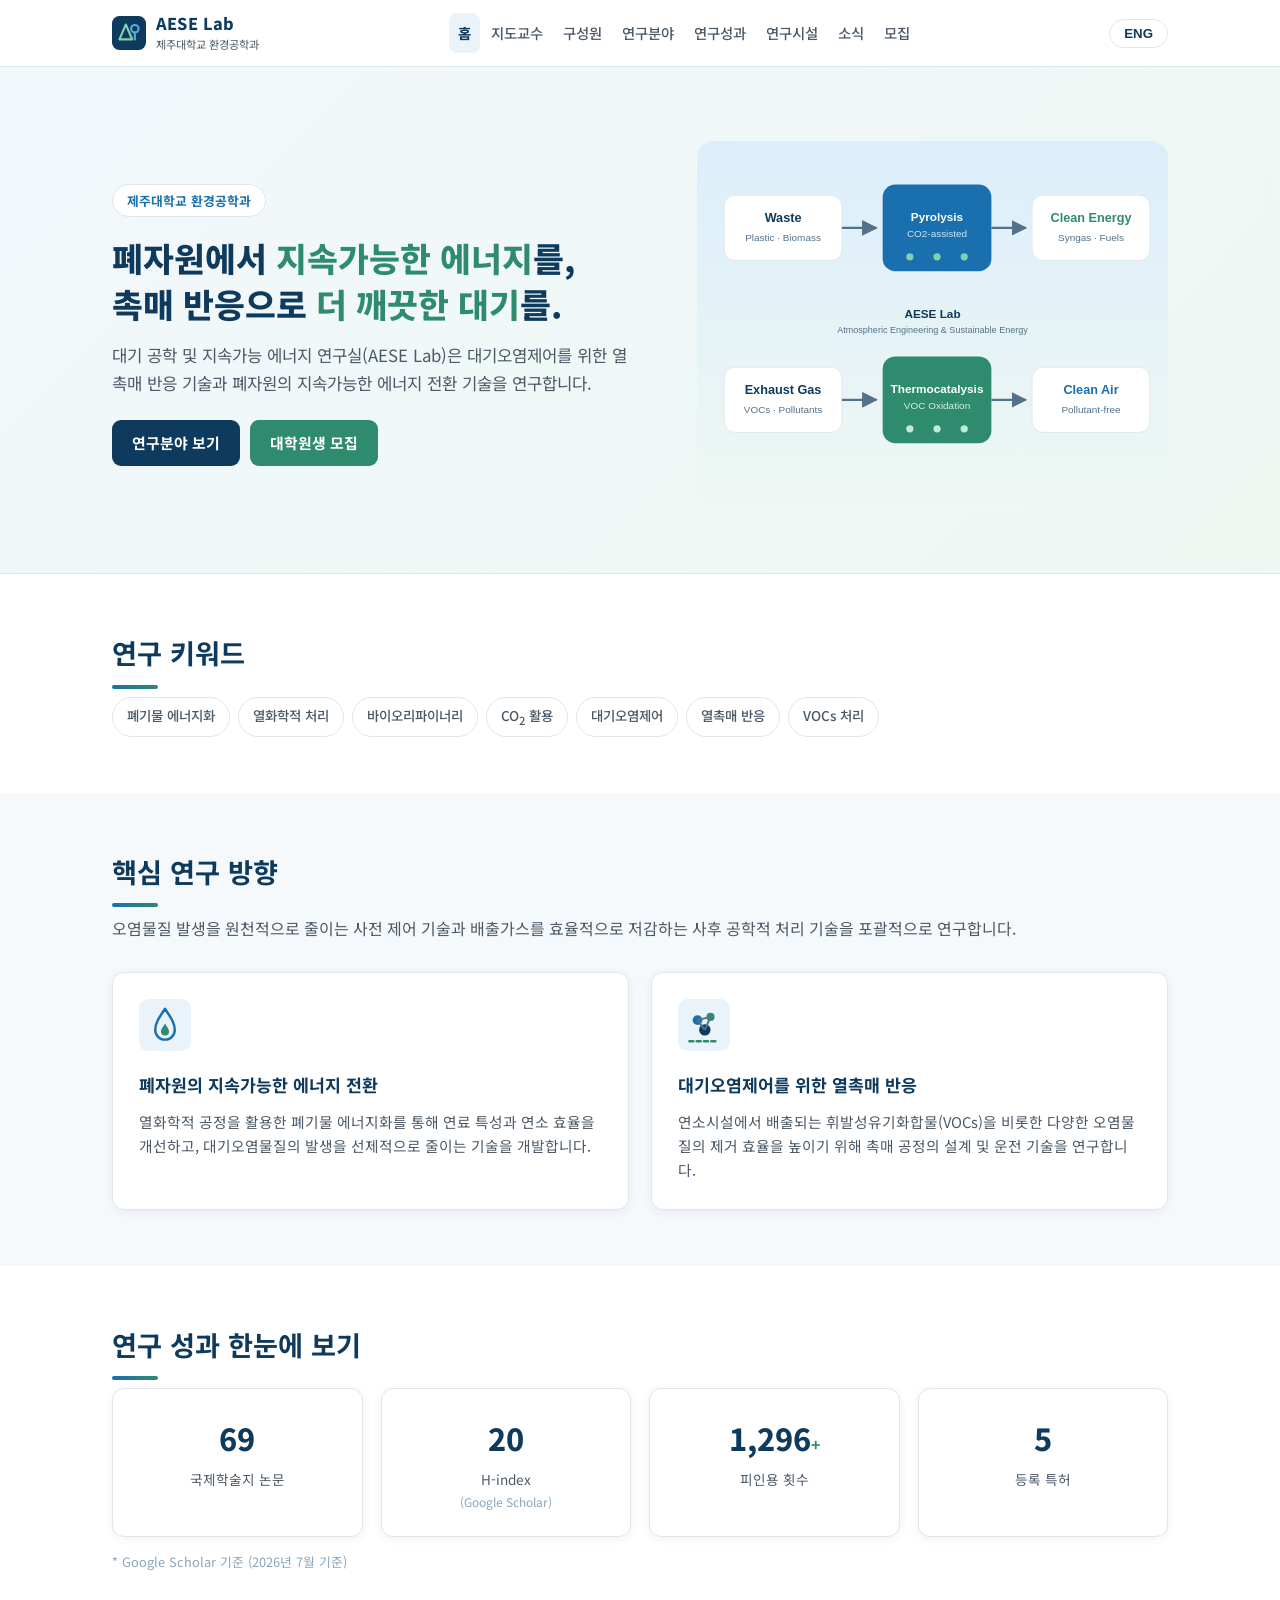
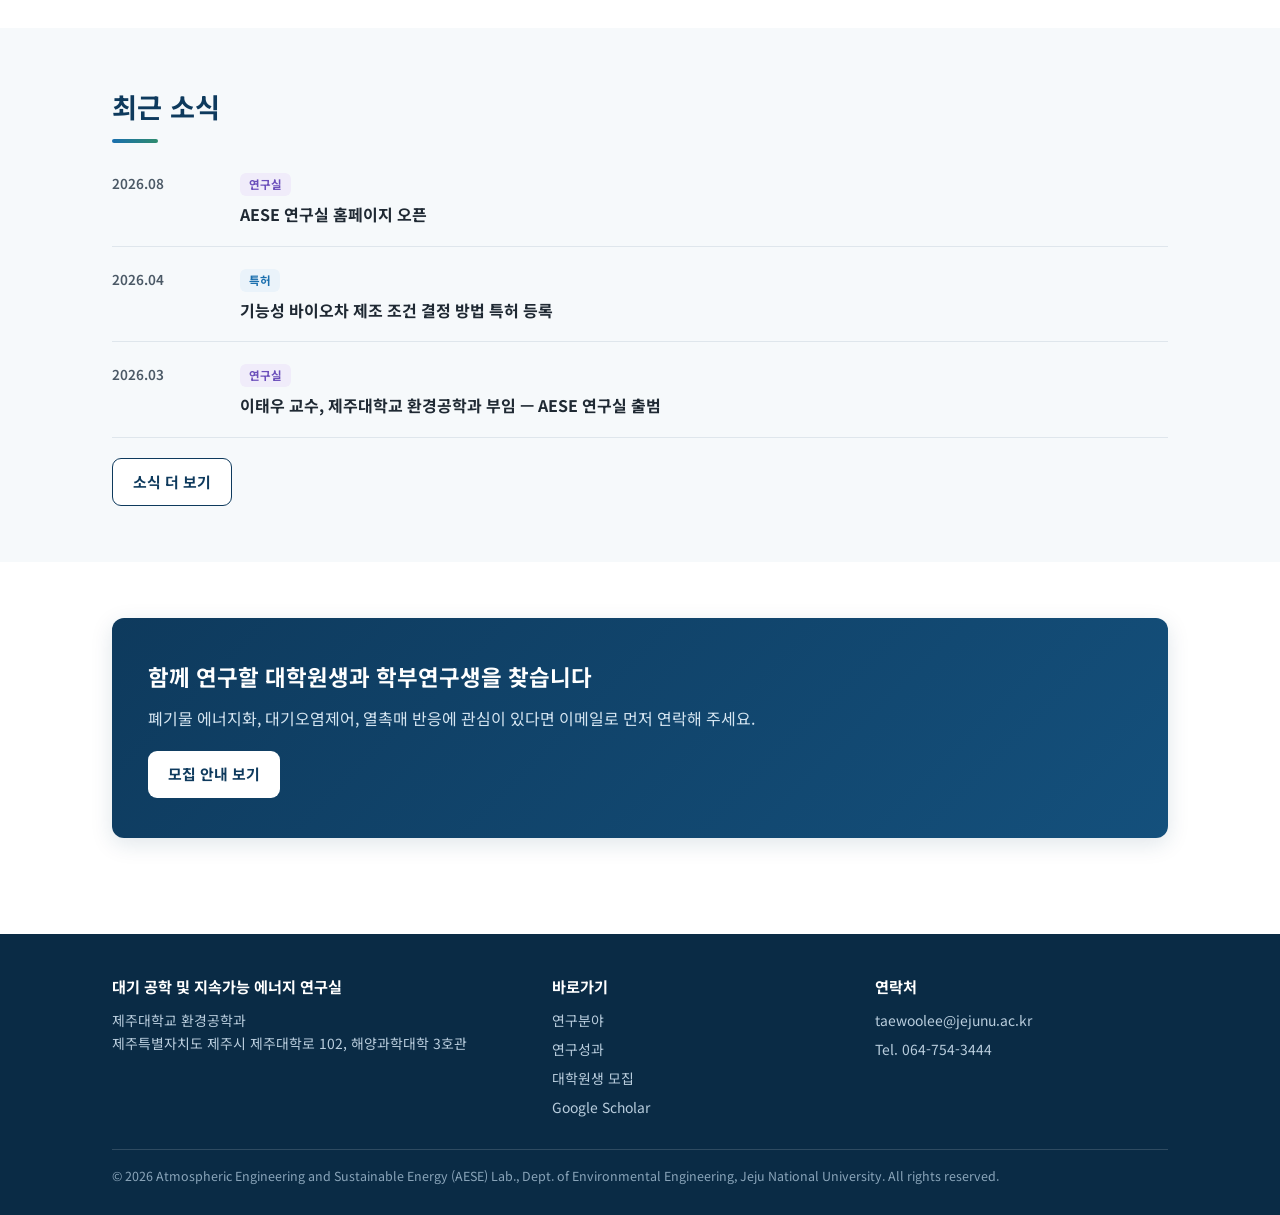
==== index.html @ fb5c4bb7 "Update index.html" ====
<!DOCTYPE html>
<html lang="ko" data-lang="ko">
<head>
<meta charset="UTF-8">
<meta name="viewport" content="width=device-width, initial-scale=1.0">
<title>대기 공학 및 지속가능 에너지 연구실 | AESE Lab - Jeju National University</title>
<meta name="description" content="Atmospheric Engineering and Sustainable Energy Lab (AESE), Department of Environmental Engineering, Jeju National University. 폐기물 에너지화, 대기오염제어, 열촉매 반응 연구.">
<link rel="icon" type="image/svg+xml" href="assets/favicon.svg">
<link rel="manifest" href="site.webmanifest">
<link rel="preconnect" href="https://fonts.googleapis.com">
<link rel="preconnect" href="https://fonts.gstatic.com" crossorigin>
<link href="https://fonts.googleapis.com/css2?family=Noto+Sans+KR:wght@400;500;700;800&display=swap" rel="stylesheet">
<link rel="stylesheet" href="styles.css">
<script src="script.js"></script>
</head>
<body>
<header class="site-header">
  <div class="nav-wrap">
    <a class="brand" href="index.html">
      <img src="assets/logo.svg" alt="AESE Lab logo">
      <span class="brand-text">
        <span class="brand-name">AESE Lab</span><br>
        <span class="brand-sub"><span class="ko">제주대학교 환경공학과</span><span class="en">Dept. of Environmental Engineering, JNU</span></span>
      </span>
    </a>
    <nav class="main-nav" id="mainNav">
    <a href="index.html" class="active"><span class="ko">홈</span><span class="en">Home</span></a>
    <a href="people.html"><span class="ko">지도교수</span><span class="en">Professor</span></a>
    <a href="member.html"><span class="ko">구성원</span><span class="en">Member</span></a>
    <a href="research.html"><span class="ko">연구분야</span><span class="en">Research</span></a>
    <a href="publications.html"><span class="ko">연구성과</span><span class="en">Publications</span></a>
    <a href="facilities.html"><span class="ko">연구시설</span><span class="en">Facilities</span></a>
    <a href="news.html"><span class="ko">소식</span><span class="en">News</span></a>
    <a href="join.html"><span class="ko">모집</span><span class="en">Join Us</span></a>
    </nav>
    <div style="display:flex;align-items:center;gap:8px;">
      <button class="lang-toggle" id="langToggle" aria-label="Switch language">ENG</button>
      <button class="menu-btn" id="menuBtn" aria-label="Menu"><span></span><span></span><span></span></button>
    </div>
  </div>
</header>

<div class="hero">
  <div class="container hero-grid">
    <div>
      <span class="hero-badge"><span class="ko">제주대학교 환경공학과</span><span class="en">Dept. of Environmental Engineering, Jeju National University</span></span>
      <h1>
        <span class="ko">폐자원에서 <span class="accent">지속가능한 에너지</span>를,<br>촉매 반응으로 <span class="accent">더 깨끗한 대기</span>를.</span>
        <span class="en"><span class="accent">Sustainable Energy</span> from Waste.<br><span class="accent">Cleaner Air</span> through Catalysis.</span>
      </h1>
      <p class="tagline">
        <span class="ko">대기 공학 및 지속가능 에너지 연구실(AESE Lab)은 대기오염제어를 위한 열촉매 반응 기술과 폐자원의 지속가능한 에너지 전환 기술을 연구합니다.</span>
        <span class="en">Atmospheric Engineering and Sustainable Energy (AESE) Lab. develops thermocatalytic technologies for air pollution control and thermochemical conversion of waste into sustainable energy.</span>
      </p>
      <div class="btn-row">
        <a class="btn btn-primary" href="research.html"><span class="ko">연구분야 보기</span><span class="en">Explore Research</span></a>
        <a class="btn btn-green" href="join.html"><span class="ko">대학원생 모집</span><span class="en">Join Us</span></a>
      </div>
    </div>
    <div>
      <img src="assets/hero-diagram.svg" alt="AESE Lab research overview diagram">
    </div>
  </div>
</div>

<section>
  <div class="container">
    <h2 class="section-title"><span class="ko">연구 키워드</span><span class="en">Research Keywords</span></h2>
    <div class="chips">
      <span class="chip"><span class="ko">폐기물 에너지화</span><span class="en">Waste-to-Energy</span></span>
      <span class="chip"><span class="ko">열화학적 처리</span><span class="en">Thermochemical Process</span></span>
      <span class="chip"><span class="ko">바이오리파이너리</span><span class="en">Biorefinery</span></span>
      <span class="chip"><span class="ko">CO<sub>2</sub> 활용</span><span class="en">CO<sub>2</sub> Utilization</span></span>
      <span class="chip"><span class="ko">대기오염제어</span><span class="en">Air Pollution Control</span></span>
      <span class="chip"><span class="ko">열촉매 반응</span><span class="en">Thermocatalysis</span></span>
      <span class="chip"><span class="ko">VOCs 처리</span><span class="en">VOCs Treatment</span></span>
    </div>
  </div>
</section>

<section class="alt">
  <div class="container">
    <h2 class="section-title"><span class="ko">핵심 연구 방향</span><span class="en">Core Research Directions</span></h2>
    <p class="section-sub" style="max-width:none;">
      <span class="ko">오염물질 발생을 원천적으로 줄이는 사전 제어 기술과 배출가스를 효율적으로 저감하는 사후 공학적 처리 기술을 포괄적으로 연구합니다.</span>
      <span class="en">We conduct comprehensive research on source reduction technologies to minimize the generation of air pollutants and advanced treatment technologies to remove pollutants from exhaust gases.</span>
    </p>
    <div class="grid-2">
      <div class="card">
        <img class="icon" src="assets/research-thermochemical.svg" alt="">
        <h3><span class="ko">폐자원의 지속가능한 에너지 전환</span><span class="en">Thermochemical Conversion of Waste into Energy</span></h3>
        <p><span class="ko">열화학적 공정을 활용한 폐기물 에너지화를 통해 연료 특성과 연소 효율을 개선하고, 대기오염물질의 발생을 선제적으로 줄이는 기술을 개발합니다.</span>
        <span class="en">We develop thermochemical conversion platforms for waste-to-energy to enhance fuel properties and combustion efficiency, thereby mitigating the formation of air pollutants at the source.</span></p>
      </div>
      <div class="card">
        <img class="icon" src="assets/research-catalyst.svg" alt="">
        <h3><span class="ko">대기오염제어를 위한 열촉매 반응</span><span class="en">Thermocatalytic Technologies for Air Pollution Control</span></h3>
        <p><span class="ko">연소시설에서 배출되는 휘발성유기화합물(VOCs)을 비롯한 다양한 오염물질의 제거 효율을 높이기 위해 촉매 공정의 설계 및 운전 기술을 연구합니다.</span>
        <span class="en">We design and operate catalytic treatment processes to improve the removal efficiency of various air pollutants, including volatile organic compounds (VOCs), emitted from combustion facilities.</span></p>
      </div>
    </div>
  </div>
</section>

<section>
  <div class="container">
    <h2 class="section-title"><span class="ko">연구 성과 한눈에 보기</span><span class="en">Research at a Glance</span></h2>
    <div class="stats">
      <div class="stat"><div class="num">69</div><div class="label"><span class="ko">국제학술지 논문</span><span class="en">Publications</span></div></div>
      <div class="stat"><div class="num">20</div><div class="label">H-index<br><small style="font-size:0.75rem;color:#8aa5ba;">(Google Scholar)</small></div></div>
      <div class="stat"><div class="num">1,296<small>+</small></div><div class="label"><span class="ko">피인용 횟수</span><span class="en">Citations</span></div></div>
      <div class="stat"><div class="num">5</div><div class="label"><span class="ko">등록 특허</span><span class="en">Registered Patents</span></div></div>
    </div>
    <p style="margin-top:14px;font-size:0.8rem;color:#8aa5ba;">
      <span class="ko">* Google Scholar 기준 (2026년 7월 기준)</span>
      <span class="en">* Based on Google Scholar (as of Jul. 2026)</span>
    </p>
  </div>
</section>

<section class="alt">
  <div class="container">
    <h2 class="section-title"><span class="ko">최근 소식</span><span class="en">Recent News</span></h2>
    <div class="news-item">
      <div class="news-date">2026.08</div>
      <div>
        <span class="news-cat lab"><span class="ko">연구실</span><span class="en">Lab</span></span>
        <div class="news-title"><span class="ko">AESE 연구실 홈페이지 오픈</span><span class="en">AESE Lab website launched</span></div>
      </div>
    </div>
    <div class="news-item">
      <div class="news-date">2026.04</div>
      <div>
        <span class="news-cat paper"><span class="ko">특허</span><span class="en">Patent</span></span>
        <div class="news-title"><span class="ko">기능성 바이오차 제조 조건 결정 방법 특허 등록</span><span class="en">Patent registered: engineered biochar manufacturing conditions</span></div>
      </div>
    </div>
    <div class="news-item">
      <div class="news-date">2026.03</div>
      <div>
        <span class="news-cat lab"><span class="ko">연구실</span><span class="en">Lab</span></span>
        <div class="news-title"><span class="ko">이태우 교수, 제주대학교 환경공학과 부임 — AESE 연구실 출범</span><span class="en">Prof. Taewoo Lee joined Jeju National University — AESE Lab established</span></div>
      </div>
    </div>
    <div style="margin-top:20px;">
      <a class="btn btn-outline" href="news.html"><span class="ko">소식 더 보기</span><span class="en">All News</span></a>
    </div>
  </div>
</section>

<section>
  <div class="container">
    <div class="join-highlight">
      <h3><span class="ko">함께 연구할 대학원생과 학부연구생을 찾습니다</span><span class="en">We are looking for motivated graduate and undergraduate students</span></h3>
      <p><span class="ko">폐기물 에너지화, 대기오염제어, 열촉매 반응에 관심이 있다면 이메일로 먼저 연락해 주세요.</span>
      <span class="en">If you are interested in waste-to-energy, air pollution control, or thermocatalysis, please email us in advance.</span></p>
      <a class="btn" href="join.html"><span class="ko">모집 안내 보기</span><span class="en">Learn More</span></a>
    </div>
  </div>
</section>
<footer class="site-footer">
  <div class="container">
    <div class="foot-grid">
      <div>
        <h4><span class="ko">대기 공학 및 지속가능 에너지 연구실</span><span class="en">Atmospheric Engineering and Sustainable Energy Lab.</span></h4>
        <p><span class="ko">제주대학교 환경공학과<br>제주특별자치도 제주시 제주대학로 102, 해양과학대학 3호관</span><span class="en">Department of Environmental Engineering, Jeju National University<br>College of Ocean Science, 3rd Building, 102 Jejudaehak-ro, Jeju-si, Jeju, Republic of Korea</span></p>
      </div>
      <div>
        <h4><span class="ko">바로가기</span><span class="en">Quick Links</span></h4>
        <ul>
          <li><a href="research.html"><span class="ko">연구분야</span><span class="en">Research</span></a></li>
          <li><a href="publications.html"><span class="ko">연구성과</span><span class="en">Publications</span></a></li>
          <li><a href="join.html"><span class="ko">대학원생 모집</span><span class="en">Join Us</span></a></li>
          <li><a href="https://scholar.google.co.kr/citations?user=AMC3wKoAAAAJ" target="_blank" rel="noopener">Google Scholar</a></li>
        </ul>
      </div>
      <div>
        <h4><span class="ko">연락처</span><span class="en">Contact</span></h4>
        <ul>
          <li><a href="mailto:taewoolee@jejunu.ac.kr">taewoolee@jejunu.ac.kr</a></li>
          <li>Tel. 064-754-3444</li>
        </ul>
      </div>
    </div>
    <div class="copyright">&copy; 2026 Atmospheric Engineering and Sustainable Energy (AESE) Lab., Dept. of Environmental Engineering, Jeju National University. All rights reserved.</div>
  </div>
</footer>
</body>
</html>
---- styles.css ----
/* ============================================================
   AESE Lab — Atmospheric Engineering & Sustainable Energy Lab
   Jeju National University · Clean academic style
   ============================================================ */

:root {
  --navy: #0e3a5d;
  --navy-dark: #0a2b45;
  --blue: #1a6fae;
  --green: #2e8b6e;
  --green-light: #e7f4ef;
  --blue-light: #eaf3fa;
  --ink: #1f2933;
  --ink-soft: #4b5966;
  --line: #dfe6ec;
  --bg: #ffffff;
  --bg-soft: #f6f9fb;
  --radius: 12px;
  --shadow: 0 2px 10px rgba(14, 58, 93, 0.07);
  --shadow-hover: 0 6px 22px rgba(14, 58, 93, 0.13);
  --maxw: 1100px;
}

* { margin: 0; padding: 0; box-sizing: border-box; }

html { scroll-behavior: smooth; }

body {
  font-family: "Noto Sans KR", "Apple SD Gothic Neo", "Malgun Gothic",
    -apple-system, BlinkMacSystemFont, "Segoe UI", Roboto, sans-serif;
  color: var(--ink);
  background: var(--bg);
  line-height: 1.65;
  font-size: 16px;
}

/* ---------- Language toggle ---------- */
html[data-lang="ko"] .en { display: none !important; }
html[data-lang="en"] .ko { display: none !important; }

/* ---------- Layout helpers ---------- */
.container { max-width: var(--maxw); margin: 0 auto; padding: 0 22px; }

section { padding: 56px 0; }
section.alt { background: var(--bg-soft); }

.section-title {
  font-size: 1.7rem;
  font-weight: 700;
  color: var(--navy);
  margin-bottom: 8px;
}
.section-sub {
  color: var(--ink-soft);
  margin-bottom: 30px;
  max-width: 760px;
}
.section-title::after {
  content: "";
  display: block;
  width: 46px;
  height: 4px;
  margin-top: 10px;
  border-radius: 2px;
  background: linear-gradient(90deg, var(--blue), var(--green));
}

/* ---------- Header / Nav ---------- */
header.site-header {
  position: sticky;
  top: 0;
  z-index: 100;
  background: rgba(255, 255, 255, 0.96);
  backdrop-filter: blur(8px);
  border-bottom: 1px solid var(--line);
}
.nav-wrap {
  max-width: var(--maxw);
  margin: 0 auto;
  padding: 0 22px;
  display: flex;
  align-items: center;
  justify-content: space-between;
  height: 66px;
  gap: 14px;
}
.brand {
  display: flex;
  align-items: center;
  gap: 10px;
  text-decoration: none;
  color: var(--navy);
  min-width: 0;
}
.brand img { width: 34px; height: 34px; flex-shrink: 0; }
.brand .brand-text { line-height: 1.2; }
.brand .brand-name { font-weight: 800; font-size: 1.02rem; letter-spacing: 0.2px; }
.brand .brand-sub { font-size: 0.7rem; color: var(--ink-soft); }

nav.main-nav { display: flex; align-items: center; gap: 2px; }
nav.main-nav a {
  text-decoration: none;
  color: var(--ink-soft);
  font-weight: 500;
  font-size: 0.9rem;
  padding: 8px 9px;
  border-radius: 8px;
  transition: color 0.15s, background 0.15s;
  white-space: nowrap;
}
nav.main-nav a:hover { color: var(--navy); background: var(--blue-light); }
nav.main-nav a.active { color: var(--navy); font-weight: 700; background: var(--blue-light); }

.lang-toggle {
  border: 1px solid var(--line);
  background: #fff;
  border-radius: 999px;
  padding: 6px 14px;
  font-size: 0.83rem;
  font-weight: 700;
  color: var(--navy);
  cursor: pointer;
  transition: background 0.15s, border-color 0.15s;
  flex-shrink: 0;
}
.lang-toggle:hover { background: var(--blue-light); border-color: var(--blue); }

.menu-btn {
  display: none;
  background: none;
  border: none;
  cursor: pointer;
  padding: 6px;
}
.menu-btn span {
  display: block;
  width: 22px;
  height: 2px;
  background: var(--navy);
  margin: 5px 0;
  border-radius: 2px;
}

/* ---------- Hero (home) ---------- */
.hero {
  background: linear-gradient(135deg, #f2f8fc 0%, #eef7f2 100%);
  border-bottom: 1px solid var(--line);
  padding: 74px 0 64px;
}
.hero-grid {
  display: grid;
  grid-template-columns: 1.15fr 1fr;
  gap: 44px;
  align-items: center;
}
.hero h1 {
  font-size: 2.1rem;
  color: var(--navy);
  line-height: 1.35;
  margin-bottom: 16px;
  font-weight: 800;
}
.hero h1 .accent { color: var(--green); }
.hero p.tagline { color: var(--ink-soft); font-size: 1.05rem; margin-bottom: 22px; max-width: 520px; }
.hero-badge {
  display: inline-block;
  background: #fff;
  border: 1px solid var(--line);
  color: var(--blue);
  font-size: 0.8rem;
  font-weight: 700;
  border-radius: 999px;
  padding: 5px 14px;
  margin-bottom: 18px;
}
.hero img { width: 100%; height: auto; }

.btn-row { display: flex; gap: 10px; flex-wrap: wrap; }
.btn {
  display: inline-block;
  text-decoration: none;
  border-radius: 9px;
  padding: 11px 20px;
  font-weight: 700;
  font-size: 0.93rem;
  transition: transform 0.12s, box-shadow 0.15s, background 0.15s;
}
.btn:hover { transform: translateY(-1px); box-shadow: var(--shadow-hover); }
.btn-primary { background: var(--navy); color: #fff; }
.btn-primary:hover { background: var(--navy-dark); }
.btn-outline { border: 1.5px solid var(--navy); color: var(--navy); background: #fff; }
.btn-green { background: var(--green); color: #fff; }

/* ---------- Keyword chips ---------- */
.chips { display: flex; flex-wrap: wrap; gap: 8px; }
.chip {
  background: #fff;
  border: 1px solid var(--line);
  color: var(--ink-soft);
  border-radius: 999px;
  padding: 6px 14px;
  font-size: 0.84rem;
  font-weight: 500;
}
.chip:hover { border-color: var(--green); color: var(--green); }

/* ---------- Cards ---------- */
.grid-2 { display: grid; grid-template-columns: 1fr 1fr; gap: 22px; }
.grid-3 { display: grid; grid-template-columns: repeat(3, 1fr); gap: 22px; }
.grid-4 { display: grid; grid-template-columns: repeat(4, 1fr); gap: 18px; }

.card {
  background: #fff;
  border: 1px solid var(--line);
  border-radius: var(--radius);
  padding: 26px;
  box-shadow: var(--shadow);
  transition: transform 0.15s, box-shadow 0.15s;
}
.card:hover { transform: translateY(-3px); box-shadow: var(--shadow-hover); }
.card h3 { color: var(--navy); font-size: 1.08rem; margin-bottom: 10px; }
.card p { color: var(--ink-soft); font-size: 0.92rem; }
.card .icon { width: 52px; height: 52px; margin-bottom: 14px; }

/* ---------- Stats ---------- */
.stats { display: grid; grid-template-columns: repeat(4, 1fr); gap: 18px; }
.stat {
  background: #fff;
  border: 1px solid var(--line);
  border-radius: var(--radius);
  text-align: center;
  padding: 24px 12px;
  box-shadow: var(--shadow);
}
.stat .num { font-size: 1.9rem; font-weight: 800; color: var(--navy); }
.stat .num small { font-size: 1rem; color: var(--green); font-weight: 700; }
.stat .label { font-size: 0.85rem; color: var(--ink-soft); margin-top: 4px; }

/* ---------- Profile ---------- */
.profile-grid {
  display: grid;
  grid-template-columns: 250px 1fr;
  gap: 36px;
  align-items: start;
}
.profile-photo {
  width: 100%;
  border-radius: var(--radius);
  border: 1px solid var(--line);
  box-shadow: var(--shadow);
}
.profile-name { font-size: 1.45rem; font-weight: 800; color: var(--navy); }
.profile-role { color: var(--green); font-weight: 700; margin-bottom: 12px; }
.profile-links { display: flex; gap: 8px; flex-wrap: wrap; margin: 14px 0 20px; }
.profile-links a {
  text-decoration: none;
  font-size: 0.8rem;
  font-weight: 700;
  border-radius: 999px;
  padding: 6px 14px;
  border: 1px solid var(--line);
  color: var(--navy);
  background: #fff;
  transition: background 0.15s, border-color 0.15s;
}
.profile-links a:hover { background: var(--blue-light); border-color: var(--blue); }

dl.info-list { display: grid; grid-template-columns: 130px 1fr; row-gap: 8px; font-size: 0.93rem; }
dl.info-list dt { font-weight: 700; color: var(--navy); }
dl.info-list dd { color: var(--ink-soft); }

/* ---------- Timeline ---------- */
.timeline { list-style: none; border-left: 2px solid var(--line); padding-left: 22px; margin-left: 6px; }
.timeline li { position: relative; padding-bottom: 18px; }
.timeline li::before {
  content: "";
  position: absolute;
  left: -28px;
  top: 7px;
  width: 10px;
  height: 10px;
  border-radius: 50%;
  background: var(--green);
  border: 2px solid #fff;
  box-shadow: 0 0 0 2px var(--green);
}
.timeline .t-title { font-weight: 700; color: var(--ink); }
.timeline .t-meta { font-size: 0.85rem; color: var(--ink-soft); }

/* ---------- Members ---------- */
.member-card { text-align: center; }
.member-card .avatar {
  width: 96px;
  height: 96px;
  border-radius: 50%;
  margin: 0 auto 14px;
  display: block;
  border: 1px solid var(--line);
  background: var(--bg-soft);
}
.member-card .m-name { font-weight: 800; color: var(--navy); font-size: 1.05rem; }
.member-card .m-role { color: var(--green); font-weight: 700; font-size: 0.85rem; margin-bottom: 8px; }
.member-card .m-topic { color: var(--ink-soft); font-size: 0.88rem; }

/* ---------- Publications ---------- */
.pub-list { list-style: none; counter-reset: pub; }
.pub-item {
  background: #fff;
  border: 1px solid var(--line);
  border-radius: var(--radius);
  padding: 20px 22px;
  margin-bottom: 14px;
  box-shadow: var(--shadow);
  display: grid;
  grid-template-columns: 40px 1fr auto;
  gap: 16px;
  align-items: start;
}
.pub-item .pub-no {
  counter-increment: pub;
  font-weight: 800;
  color: var(--blue);
  font-size: 1.05rem;
  background: var(--blue-light);
  border-radius: 8px;
  width: 38px;
  height: 38px;
  display: flex;
  align-items: center;
  justify-content: center;
}
.pub-item .pub-no::before { content: counter(pub); }
.pub-item .pub-title { font-weight: 700; color: var(--ink); font-size: 0.97rem; margin-bottom: 4px; }
.pub-item .pub-meta { font-size: 0.85rem; color: var(--ink-soft); }
.pub-item .pub-meta .journal { font-style: italic; color: var(--navy); font-weight: 600; }
.pub-item .pub-if {
  display: inline-block;
  background: var(--green-light);
  color: var(--green);
  font-size: 0.75rem;
  font-weight: 700;
  border-radius: 6px;
  padding: 2px 8px;
  margin-top: 6px;
}
.doi-btn {
  text-decoration: none;
  background: var(--navy);
  color: #fff;
  font-size: 0.78rem;
  font-weight: 700;
  border-radius: 8px;
  padding: 8px 14px;
  white-space: nowrap;
  transition: background 0.15s;
  align-self: center;
}
.doi-btn:hover { background: var(--blue); }

/* ---------- Simple list blocks (patents, awards, etc.) ---------- */
.plain-list { list-style: none; }
.plain-list li {
  padding: 13px 0;
  border-bottom: 1px solid var(--line);
  font-size: 0.92rem;
  color: var(--ink-soft);
}
.plain-list li:last-child { border-bottom: none; }
.plain-list li strong { color: var(--ink); }
.tag {
  display: inline-block;
  font-size: 0.72rem;
  font-weight: 700;
  border-radius: 6px;
  padding: 2px 8px;
  margin-right: 8px;
  vertical-align: 1px;
}
.tag.reg { background: var(--green-light); color: var(--green); }
.tag.app { background: var(--blue-light); color: var(--blue); }
.tag.pi { background: #fdf1e3; color: #b26a1b; }
.tag.co { background: var(--blue-light); color: var(--blue); }

/* ---------- Facilities ---------- */
.facility-card .f-img {
  width: 100%;
  height: 160px;
  object-fit: cover;
  border-radius: 9px;
  border: 1px solid var(--line);
  background: var(--bg-soft);
  margin-bottom: 14px;
}

/* ---------- News ---------- */
.news-item {
  display: grid;
  grid-template-columns: 110px 1fr;
  gap: 18px;
  padding: 18px 0;
  border-bottom: 1px solid var(--line);
}
.news-item:last-child { border-bottom: none; }
.news-date { color: var(--ink-soft); font-size: 0.85rem; font-weight: 600; padding-top: 3px; }
.news-cat {
  display: inline-block;
  font-size: 0.72rem;
  font-weight: 700;
  border-radius: 6px;
  padding: 2px 9px;
  margin-bottom: 5px;
}
.news-cat.paper { background: var(--blue-light); color: var(--blue); }
.news-cat.award { background: #fdf1e3; color: #b26a1b; }
.news-cat.conf { background: var(--green-light); color: var(--green); }
.news-cat.lab { background: #f0ecfa; color: #6b4fbb; }
.news-title { font-weight: 700; color: var(--ink); }
.news-body { color: var(--ink-soft); font-size: 0.9rem; }

/* ---------- Join ---------- */
.join-highlight {
  background: linear-gradient(135deg, var(--navy) 0%, #14507c 100%);
  color: #fff;
  border-radius: var(--radius);
  padding: 40px 36px;
  box-shadow: var(--shadow-hover);
}
.join-highlight h3 { font-size: 1.4rem; margin-bottom: 10px; }
.join-highlight p { color: #d6e6f2; margin-bottom: 20px; }
.join-highlight .btn { background: #fff; color: var(--navy); }

/* ---------- Contact / map ---------- */
.contact-box { background: #fff; border: 1px solid var(--line); border-radius: var(--radius); padding: 26px; box-shadow: var(--shadow); }

/* ---------- Footer ---------- */
footer.site-footer {
  background: var(--navy-dark);
  color: #b9cddd;
  padding: 40px 0 28px;
  margin-top: 40px;
  font-size: 0.87rem;
}
footer .foot-grid { display: grid; grid-template-columns: 1.4fr 1fr 1fr; gap: 30px; margin-bottom: 24px; }
footer h4 { color: #fff; font-size: 0.95rem; margin-bottom: 10px; }
footer a { color: #b9cddd; text-decoration: none; }
footer a:hover { color: #fff; text-decoration: underline; }
footer ul { list-style: none; }
footer li { margin-bottom: 6px; }
footer .copyright { border-top: 1px solid rgba(255, 255, 255, 0.15); padding-top: 16px; font-size: 0.78rem; color: #8aa5ba; }

/* ---------- Page hero (subpages) ---------- */
.page-hero {
  background: linear-gradient(135deg, #f2f8fc 0%, #eef7f2 100%);
  border-bottom: 1px solid var(--line);
  padding: 46px 0 40px;
}
.page-hero h1 { color: var(--navy); font-size: 1.9rem; font-weight: 800; }
.page-hero p { color: var(--ink-soft); margin-top: 6px; max-width: 720px; }

/* ---------- Tabs ---------- */
.tab-bar {
  display: flex;
  flex-wrap: wrap;
  gap: 8px;
  padding: 6px 0 18px;
  border-bottom: 1px solid var(--line);
}
.tab-btn {
  font-family: inherit;
  font-size: 0.92rem;
  font-weight: 700;
  color: var(--ink-soft);
  background: #fff;
  border: 1.5px solid var(--line);
  border-radius: 999px;
  padding: 10px 22px;
  cursor: pointer;
  transition: background 0.15s, color 0.15s, border-color 0.15s;
}
.tab-btn:hover { border-color: var(--blue); color: var(--navy); background: var(--blue-light); }
.tab-btn.active { background: var(--navy); border-color: var(--navy); color: #fff; }
.tab-panel { display: none; }
.tab-panel.active { display: block; }

/* ---------- Compact publication rows (All Publications tab) ---------- */
.year-head { color: var(--navy); font-size: 1.15rem; font-weight: 800; margin: 28px 0 6px; }
.pub-row {
  padding: 12px 0;
  border-bottom: 1px solid var(--line);
  font-size: 0.92rem;
  color: var(--ink-soft);
  line-height: 1.6;
}
.pub-row strong { color: var(--ink); }
.pub-row em { color: var(--navy); }
.pub-row .pub-no-sm { color: var(--blue); font-weight: 700; margin-right: 2px; }
.pub-row .doi-link { color: var(--blue); font-weight: 700; text-decoration: none; white-space: nowrap; }
.pub-row .doi-link:hover { text-decoration: underline; }

/* ---------- Notice ---------- */
.notice {
  background: var(--green-light);
  border: 1px solid #cfe8dd;
  color: var(--green);
  border-radius: 10px;
  padding: 12px 18px;
  font-size: 0.88rem;
  font-weight: 600;
}

/* ---------- Responsive ---------- */
@media (max-width: 920px) {
  .hero-grid, .profile-grid, .grid-3, .grid-4, .stats, footer .foot-grid { grid-template-columns: 1fr 1fr; }
  .hero-grid { grid-template-columns: 1fr; }
  .profile-grid { grid-template-columns: 1fr; }
  .profile-photo { max-width: 240px; }
  nav.main-nav {
    display: none;
    position: absolute;
    top: 66px;
    left: 0;
    right: 0;
    background: #fff;
    border-bottom: 1px solid var(--line);
    flex-direction: column;
    align-items: stretch;
    padding: 10px 18px 16px;
  }
  nav.main-nav.open { display: flex; }
  nav.main-nav a { padding: 12px 10px; }
  .menu-btn { display: block; }
}
@media (max-width: 600px) {
  .grid-2, .grid-3, .grid-4, .stats, footer .foot-grid { grid-template-columns: 1fr; }
  .hero h1 { font-size: 1.6rem; }
  .pub-item { grid-template-columns: 1fr; }
  .pub-item .pub-no { display: none; }
  .news-item { grid-template-columns: 1fr; gap: 4px; }
  dl.info-list { grid-template-columns: 110px 1fr; }
}
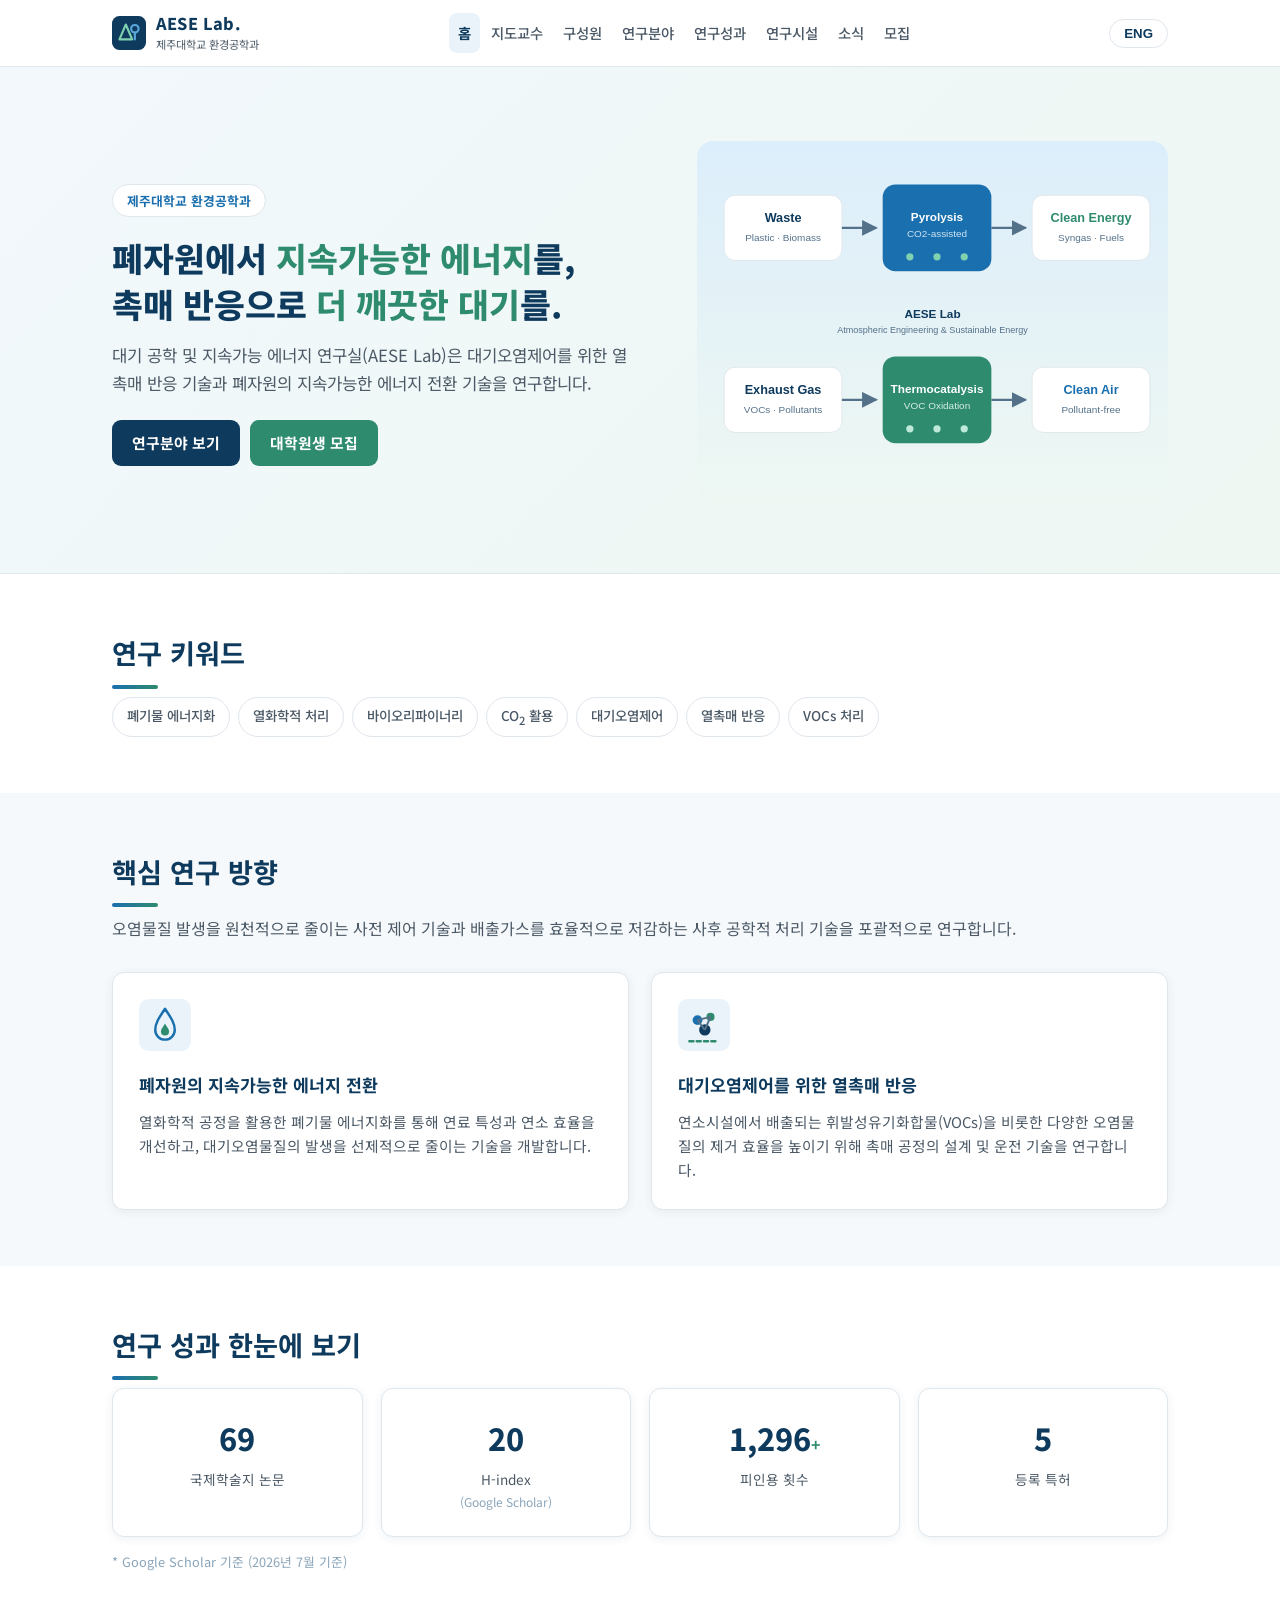
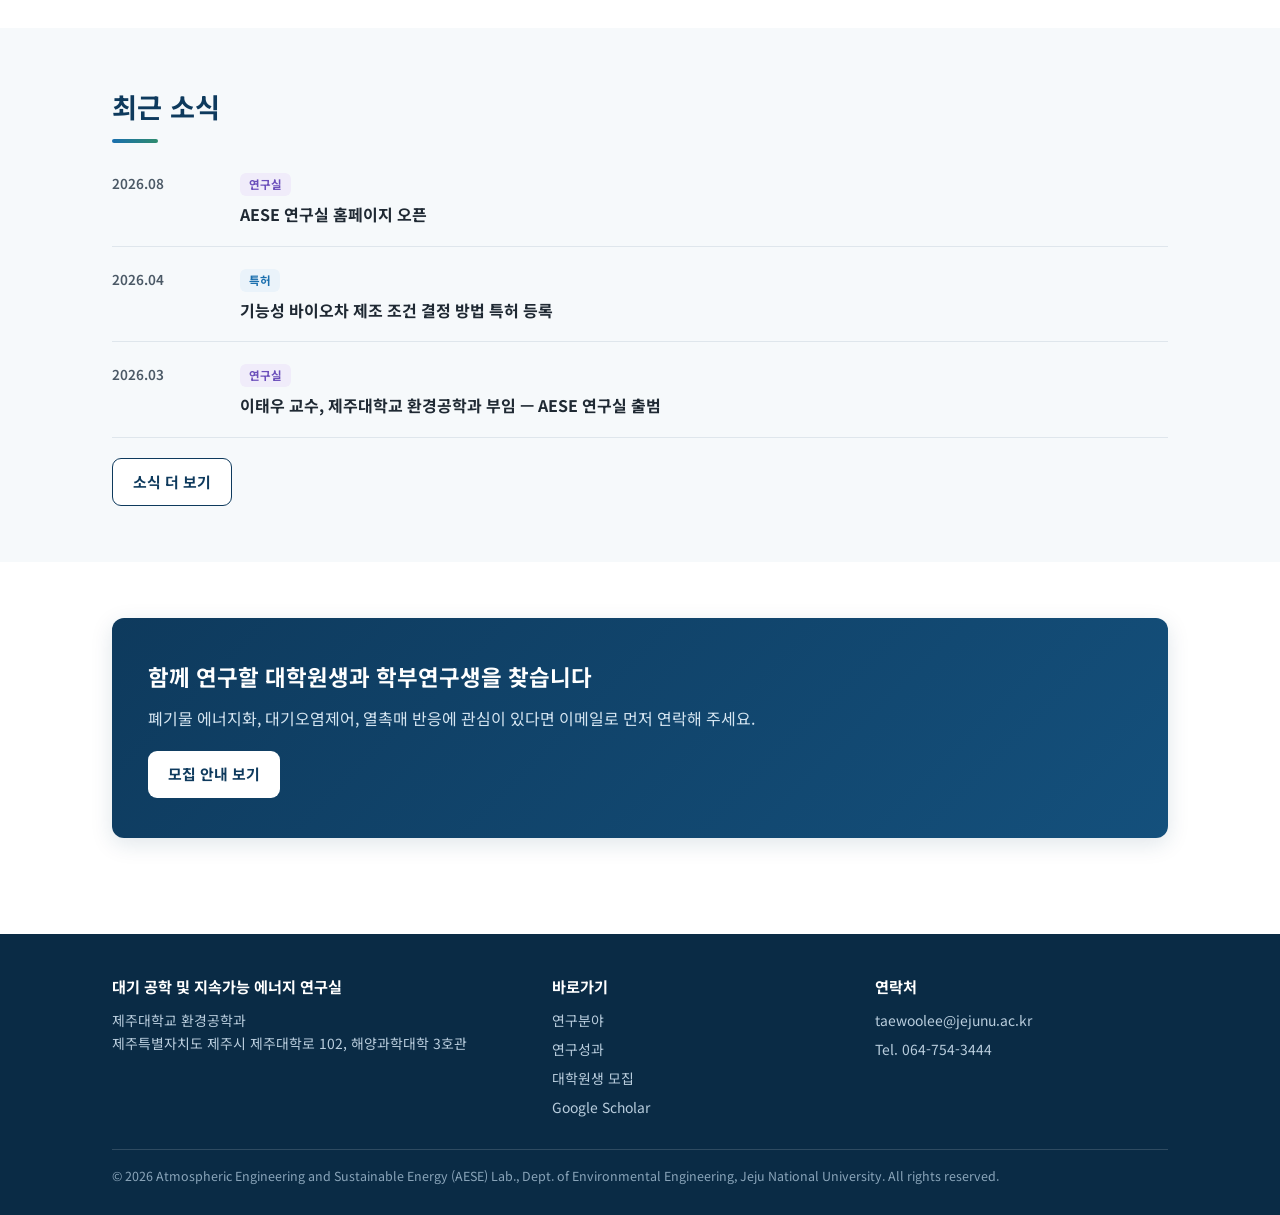
==== commit 17d3f22a: "Add files via upload" ====
--- a/index.html
+++ b/index.html
@@ -19,8 +19,8 @@
     <a class="brand" href="index.html">
       <img src="assets/logo.svg" alt="AESE Lab logo">
       <span class="brand-text">
-        <span class="brand-name">AESE Lab</span><br>
-        <span class="brand-sub"><span class="ko">제주대학교 환경공학과</span><span class="en">Dept. of Environmental Engineering, JNU</span></span>
+        <span class="brand-name">AESE Lab.</span><br>
+        <span class="brand-sub"><span class="ko">제주대학교 환경공학과</span><span class="en">Dept. of Environmental Engineering, Jeju National University</span></span>
       </span>
     </a>
     <nav class="main-nav" id="mainNav">
@@ -46,7 +46,7 @@
       <span class="hero-badge"><span class="ko">제주대학교 환경공학과</span><span class="en">Dept. of Environmental Engineering, Jeju National University</span></span>
       <h1>
         <span class="ko">폐자원에서 <span class="accent">지속가능한 에너지</span>를,<br>촉매 반응으로 <span class="accent">더 깨끗한 대기</span>를.</span>
-        <span class="en"><span class="accent">Sustainable Energy</span> from Waste.<br><span class="accent">Cleaner Air</span> through Catalysis.</span>
+        <span class="en"><span class="accent">Sustainable Energy</span> from Waste,<br><span class="accent">Cleaner Air</span> through Catalysis.</span>
       </h1>
       <p class="tagline">
         <span class="ko">대기 공학 및 지속가능 에너지 연구실(AESE Lab)은 대기오염제어를 위한 열촉매 반응 기술과 폐자원의 지속가능한 에너지 전환 기술을 연구합니다.</span>
--- a/styles.css
+++ b/styles.css
@@ -380,6 +380,16 @@
 .tag.app { background: var(--blue-light); color: var(--blue); }
 .tag.pi { background: #fdf1e3; color: #b26a1b; }
 .tag.co { background: var(--blue-light); color: var(--blue); }
+
+/* ---------- Course cards (Professor page) ---------- */
+.course-card {
+  display: flex;
+  align-items: center;
+  gap: 12px;
+  padding: 18px 20px;
+}
+.course-card .tag { margin-right: 0; flex-shrink: 0; font-size: 0.78rem; padding: 4px 10px; }
+.course-card strong { color: var(--ink); font-size: 0.95rem; }
 
 /* ---------- Facilities ---------- */
 .facility-card .f-img {
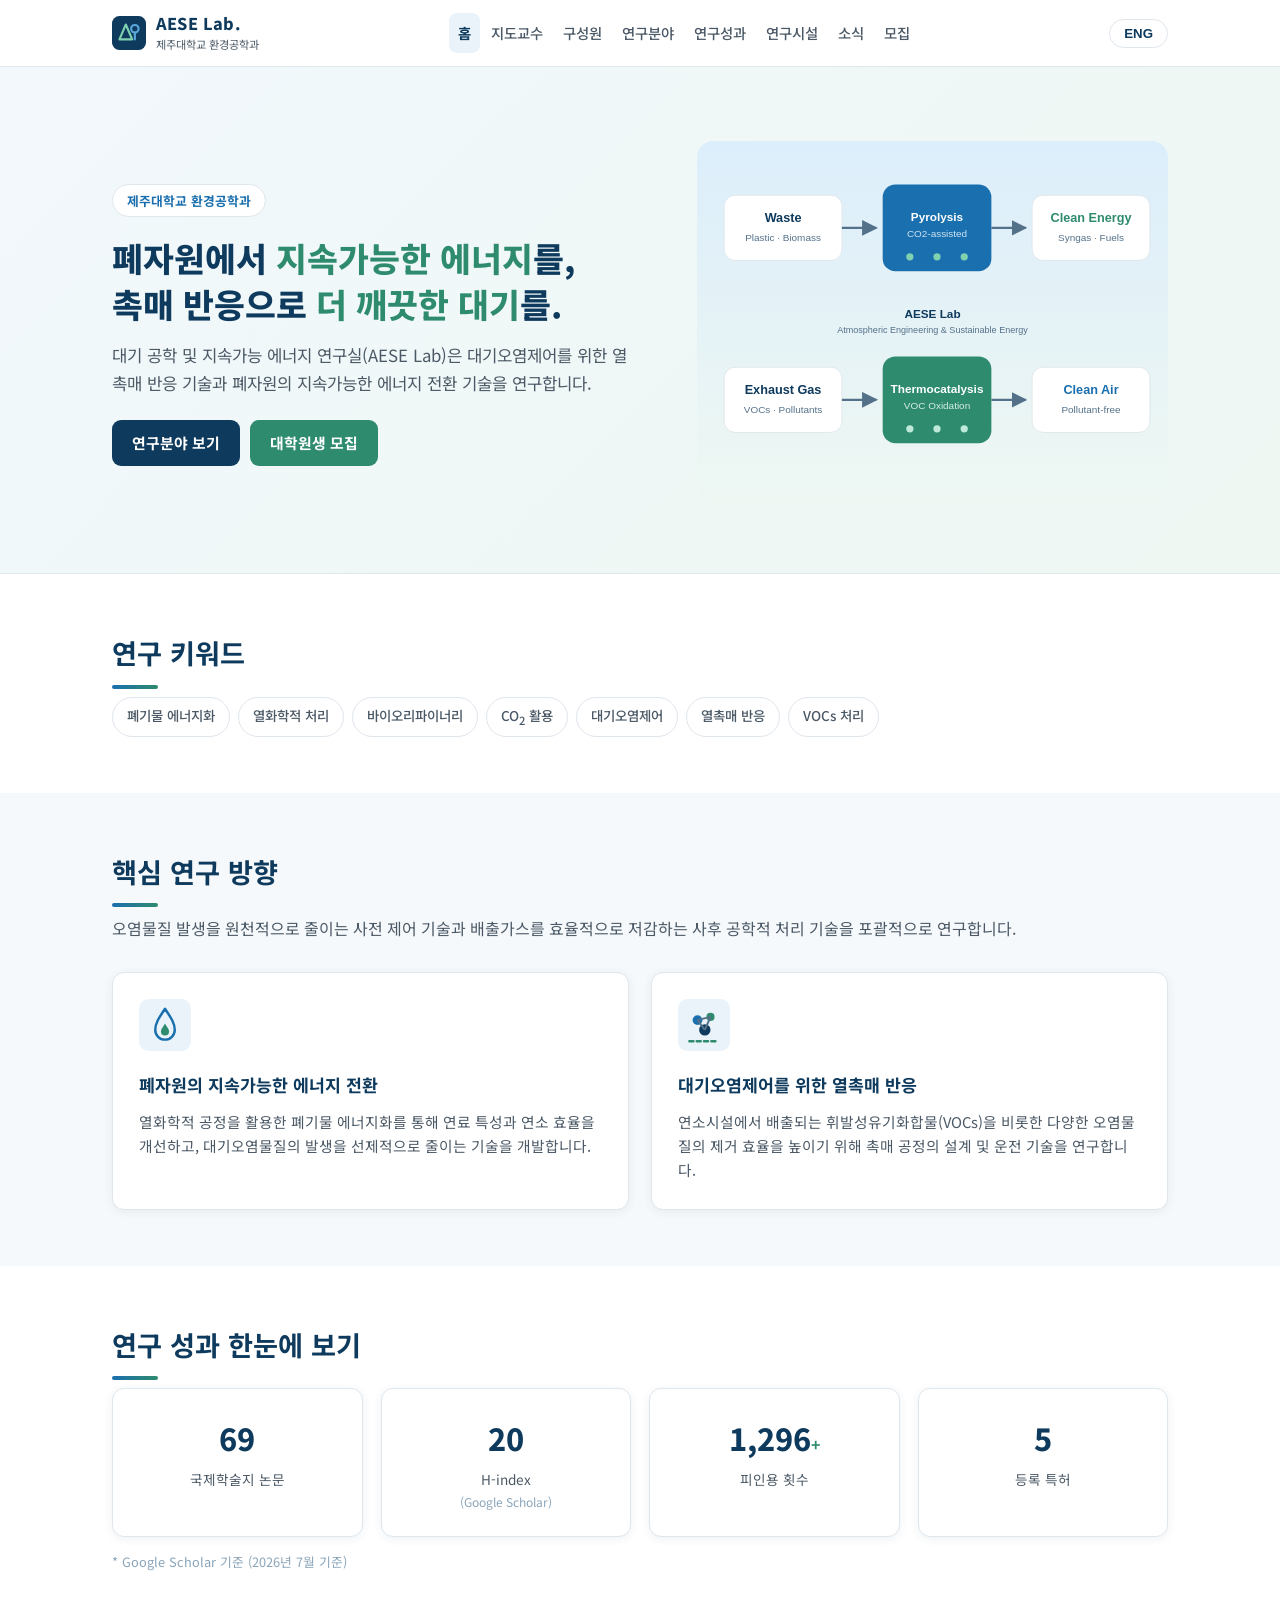
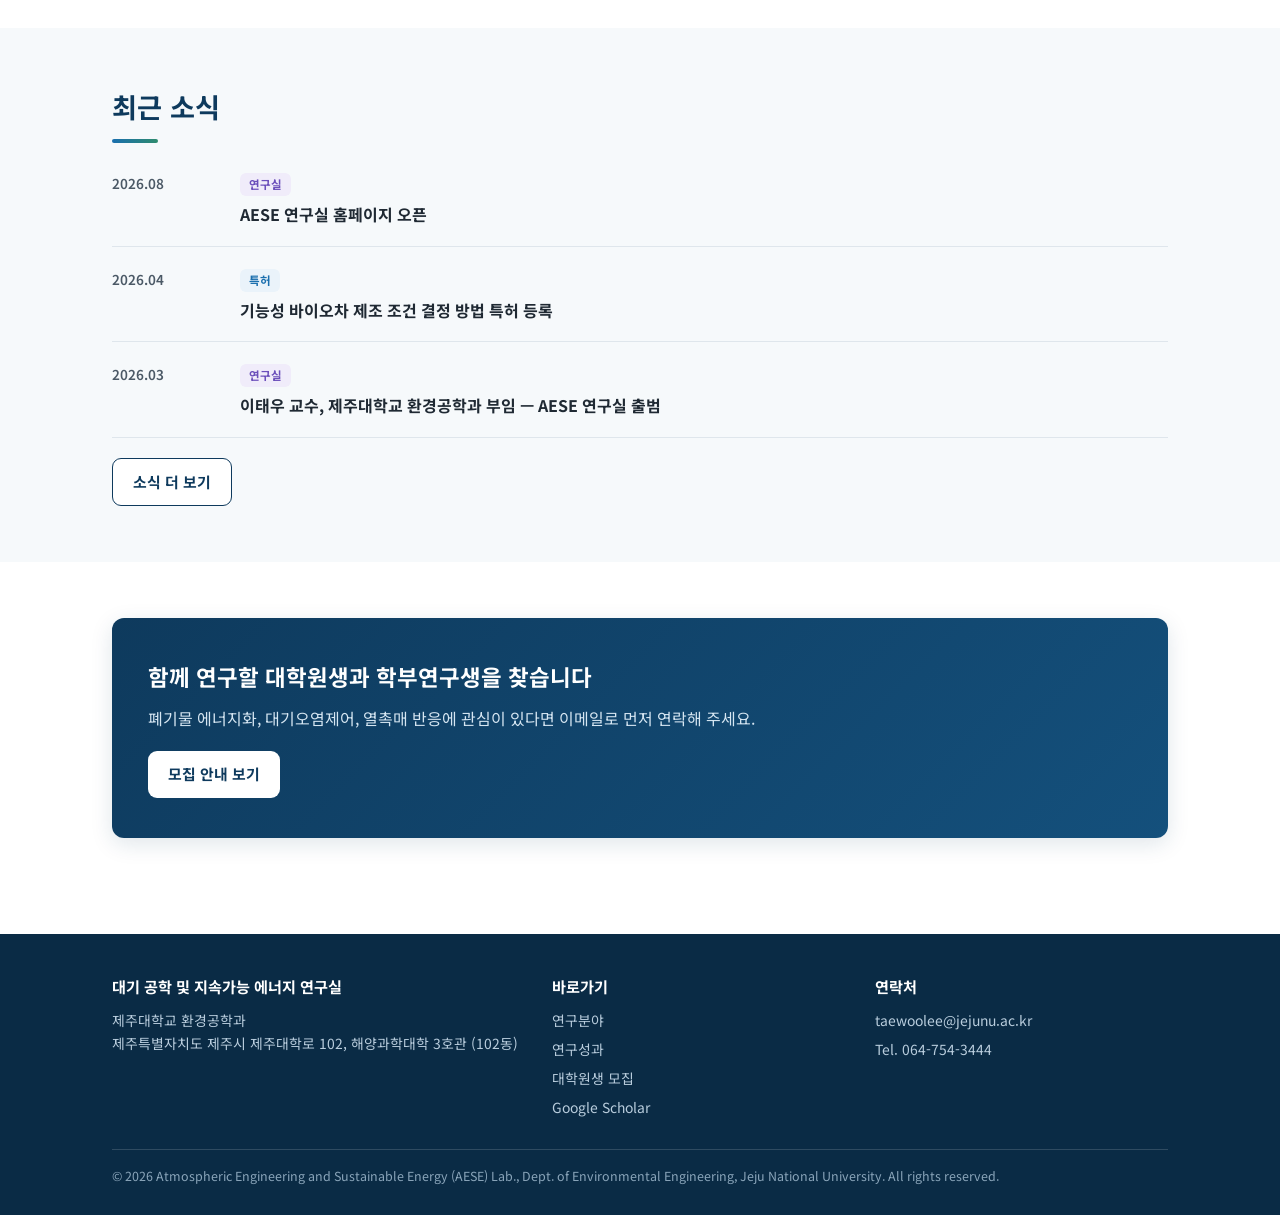
==== commit 3f62f81c: "Add files via upload" ====
--- a/index.html
+++ b/index.html
@@ -20,7 +20,7 @@
       <img src="assets/logo.svg" alt="AESE Lab logo">
       <span class="brand-text">
         <span class="brand-name">AESE Lab.</span><br>
-        <span class="brand-sub"><span class="ko">제주대학교 환경공학과</span><span class="en">Dept. of Environmental Engineering, Jeju National University</span></span>
+        <span class="brand-sub"><span class="ko">제주대학교 환경공학과</span><span class="en">Jeju National University</span></span>
       </span>
     </a>
     <nav class="main-nav" id="mainNav">
@@ -163,7 +163,7 @@
     <div class="foot-grid">
       <div>
         <h4><span class="ko">대기 공학 및 지속가능 에너지 연구실</span><span class="en">Atmospheric Engineering and Sustainable Energy Lab.</span></h4>
-        <p><span class="ko">제주대학교 환경공학과<br>제주특별자치도 제주시 제주대학로 102, 해양과학대학 3호관</span><span class="en">Department of Environmental Engineering, Jeju National University<br>College of Ocean Science, 3rd Building, 102 Jejudaehak-ro, Jeju-si, Jeju, Republic of Korea</span></p>
+        <p><span class="ko">제주대학교 환경공학과<br>제주특별자치도 제주시 제주대학로 102, 해양과학대학 3호관 (102동)</span><span class="en">Department of Environmental Engineering, Jeju National University<br>Building 3 (No. 102), College of Ocean Science, 102 Jejudaehak-ro, Jeju-si, Jeju, Republic of Korea</span></p>
       </div>
       <div>
         <h4><span class="ko">바로가기</span><span class="en">Quick Links</span></h4>
--- a/styles.css
+++ b/styles.css
@@ -249,6 +249,16 @@
   border: 1px solid var(--line);
   box-shadow: var(--shadow);
 }
+.profile-head {
+  display: flex;
+  justify-content: space-between;
+  align-items: flex-start;
+  gap: 24px;
+  flex-wrap: wrap;
+}
+.profile-titles { flex: 1 1 300px; min-width: 240px; }
+.jnu-logo { width: 190px; height: auto; flex-shrink: 0; margin-top: 6px; }
+@media (max-width: 600px) { .jnu-logo { width: 150px; } }
 .profile-name { font-size: 1.45rem; font-weight: 800; color: var(--navy); }
 .profile-role { color: var(--green); font-weight: 700; margin-bottom: 12px; }
 .profile-links { display: flex; gap: 8px; flex-wrap: wrap; margin: 14px 0 20px; }
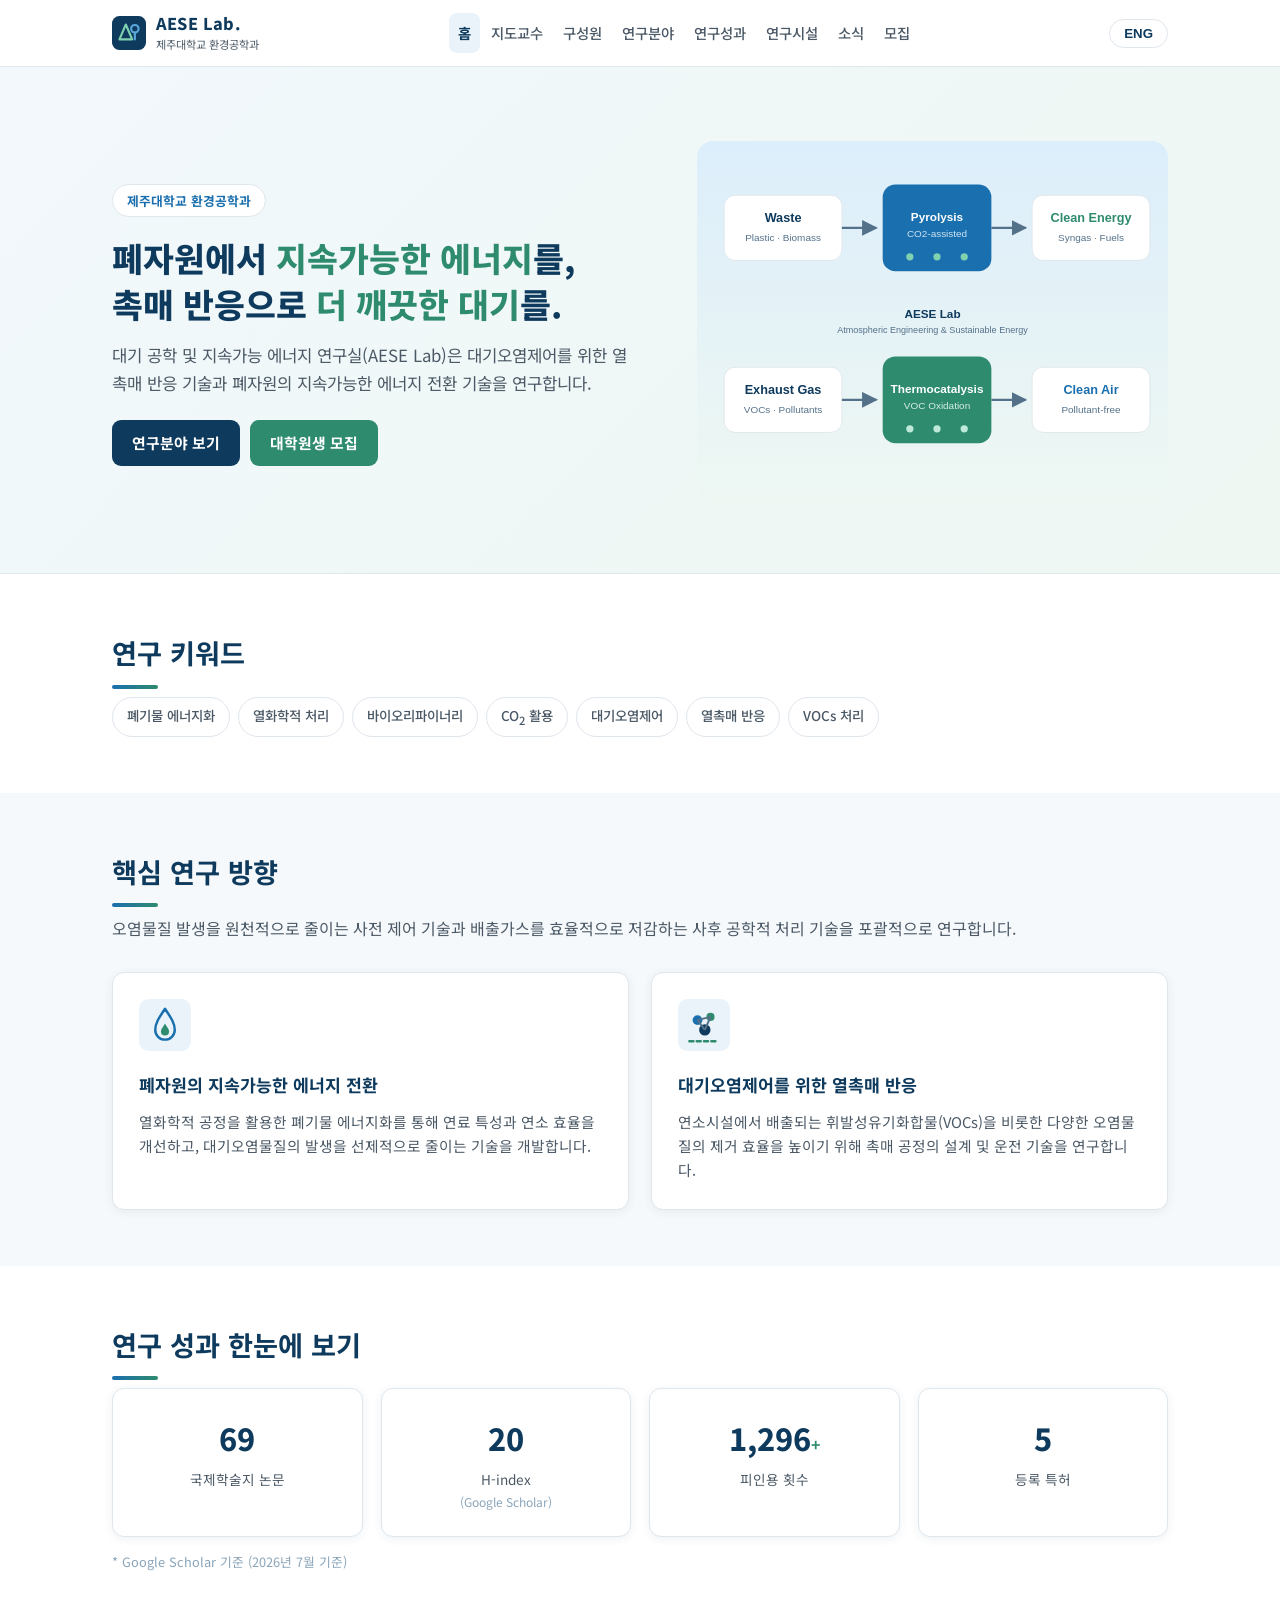
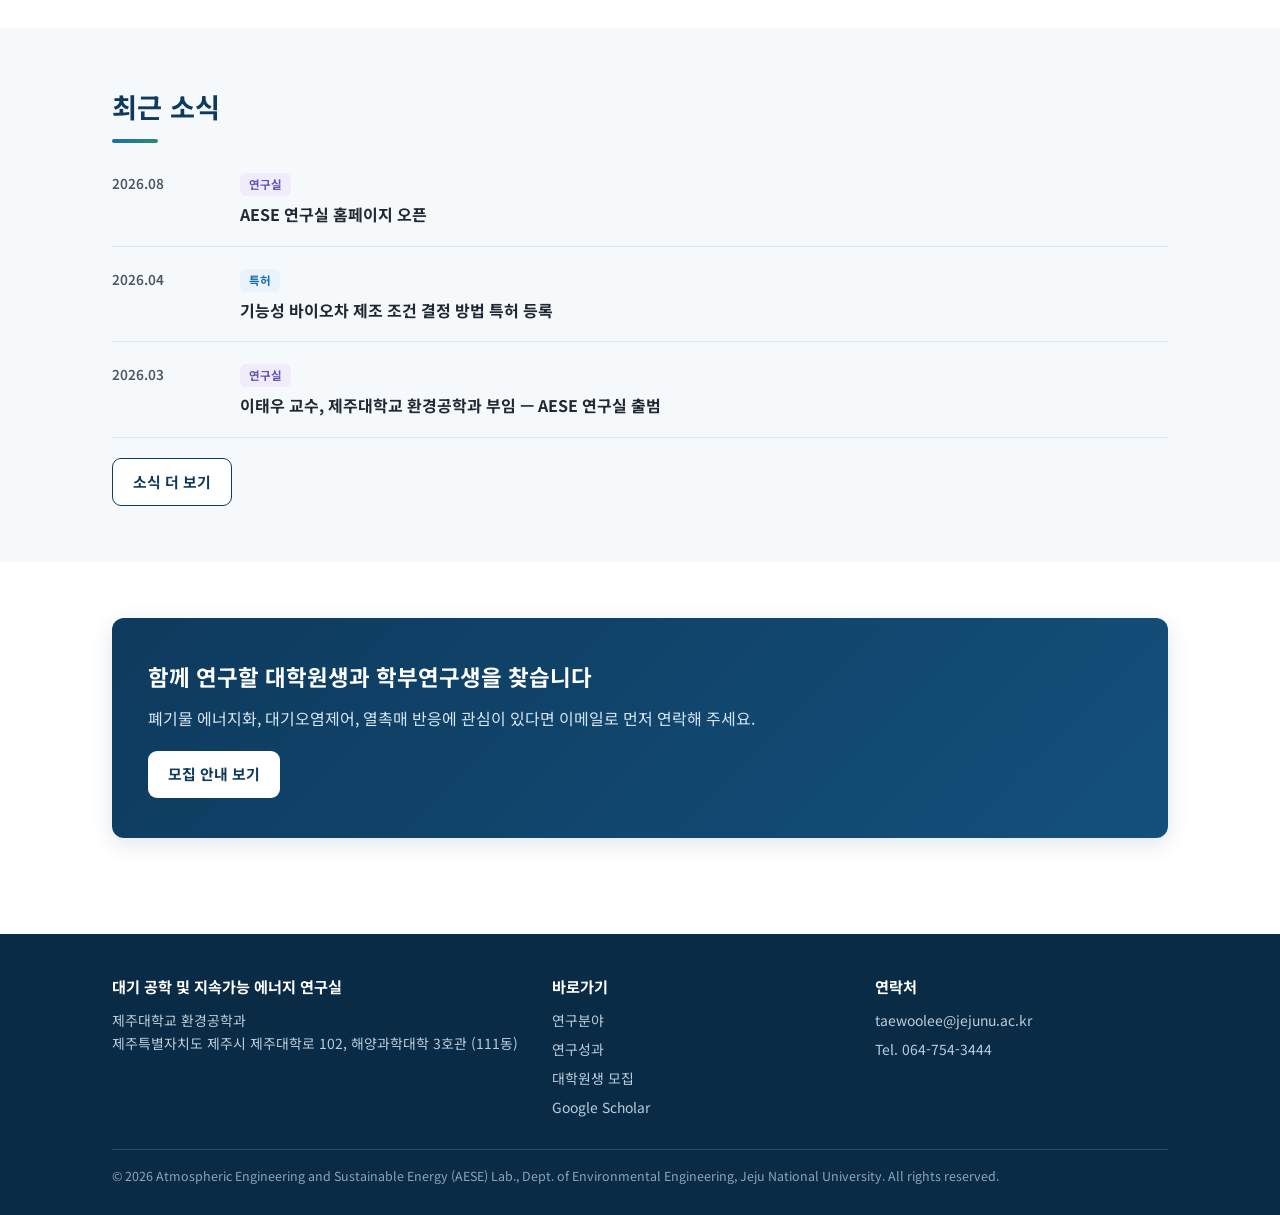
==== commit 27ff5985: "Add files via upload" ====
--- a/index.html
+++ b/index.html
@@ -163,7 +163,7 @@
     <div class="foot-grid">
       <div>
         <h4><span class="ko">대기 공학 및 지속가능 에너지 연구실</span><span class="en">Atmospheric Engineering and Sustainable Energy Lab.</span></h4>
-        <p><span class="ko">제주대학교 환경공학과<br>제주특별자치도 제주시 제주대학로 102, 해양과학대학 3호관 (102동)</span><span class="en">Department of Environmental Engineering, Jeju National University<br>Building 3 (No. 102), College of Ocean Science, 102 Jejudaehak-ro, Jeju-si, Jeju, Republic of Korea</span></p>
+        <p><span class="ko">제주대학교 환경공학과<br>제주특별자치도 제주시 제주대학로 102, 해양과학대학 3호관 (111동)</span><span class="en">Department of Environmental Engineering, Jeju National University<br>Building 3 (No. 111), College of Ocean Science, 102 Jejudaehak-ro, Jeju-si, Jeju, Republic of Korea</span></p>
       </div>
       <div>
         <h4><span class="ko">바로가기</span><span class="en">Quick Links</span></h4>
--- a/styles.css
+++ b/styles.css
@@ -252,13 +252,21 @@
 .profile-head {
   display: flex;
   justify-content: space-between;
-  align-items: flex-start;
+  align-items: center;
   gap: 24px;
   flex-wrap: wrap;
+  margin-bottom: 6px;
 }
 .profile-titles { flex: 1 1 300px; min-width: 240px; }
-.jnu-logo { width: 190px; height: auto; flex-shrink: 0; margin-top: 6px; }
-@media (max-width: 600px) { .jnu-logo { width: 150px; } }
+.jnu-badge {
+  background: #ffffff;
+  border: 1px solid var(--line);
+  border-radius: 12px;
+  padding: 14px 20px;
+  flex-shrink: 0;
+}
+.jnu-badge img { width: 185px; height: auto; display: block; }
+@media (max-width: 600px) { .jnu-badge img { width: 150px; } }
 .profile-name { font-size: 1.45rem; font-weight: 800; color: var(--navy); }
 .profile-role { color: var(--green); font-weight: 700; margin-bottom: 12px; }
 .profile-links { display: flex; gap: 8px; flex-wrap: wrap; margin: 14px 0 20px; }
@@ -451,6 +459,7 @@
 
 /* ---------- Contact / map ---------- */
 .contact-box { background: #fff; border: 1px solid var(--line); border-radius: var(--radius); padding: 26px; box-shadow: var(--shadow); }
+.grid-2.loc-grid { grid-template-columns: 0.8fr 1.2fr; }
 
 /* ---------- Footer ---------- */
 footer.site-footer {
@@ -475,7 +484,7 @@
   padding: 46px 0 40px;
 }
 .page-hero h1 { color: var(--navy); font-size: 1.9rem; font-weight: 800; }
-.page-hero p { color: var(--ink-soft); margin-top: 6px; max-width: 720px; }
+.page-hero p { color: var(--ink-soft); margin-top: 6px; max-width: none; }
 
 /* ---------- Tabs ---------- */
 .tab-bar {
@@ -551,7 +560,7 @@
   .menu-btn { display: block; }
 }
 @media (max-width: 600px) {
-  .grid-2, .grid-3, .grid-4, .stats, footer .foot-grid { grid-template-columns: 1fr; }
+  .grid-2, .grid-3, .grid-4, .stats, footer .foot-grid, .grid-2.loc-grid { grid-template-columns: 1fr; }
   .hero h1 { font-size: 1.6rem; }
   .pub-item { grid-template-columns: 1fr; }
   .pub-item .pub-no { display: none; }
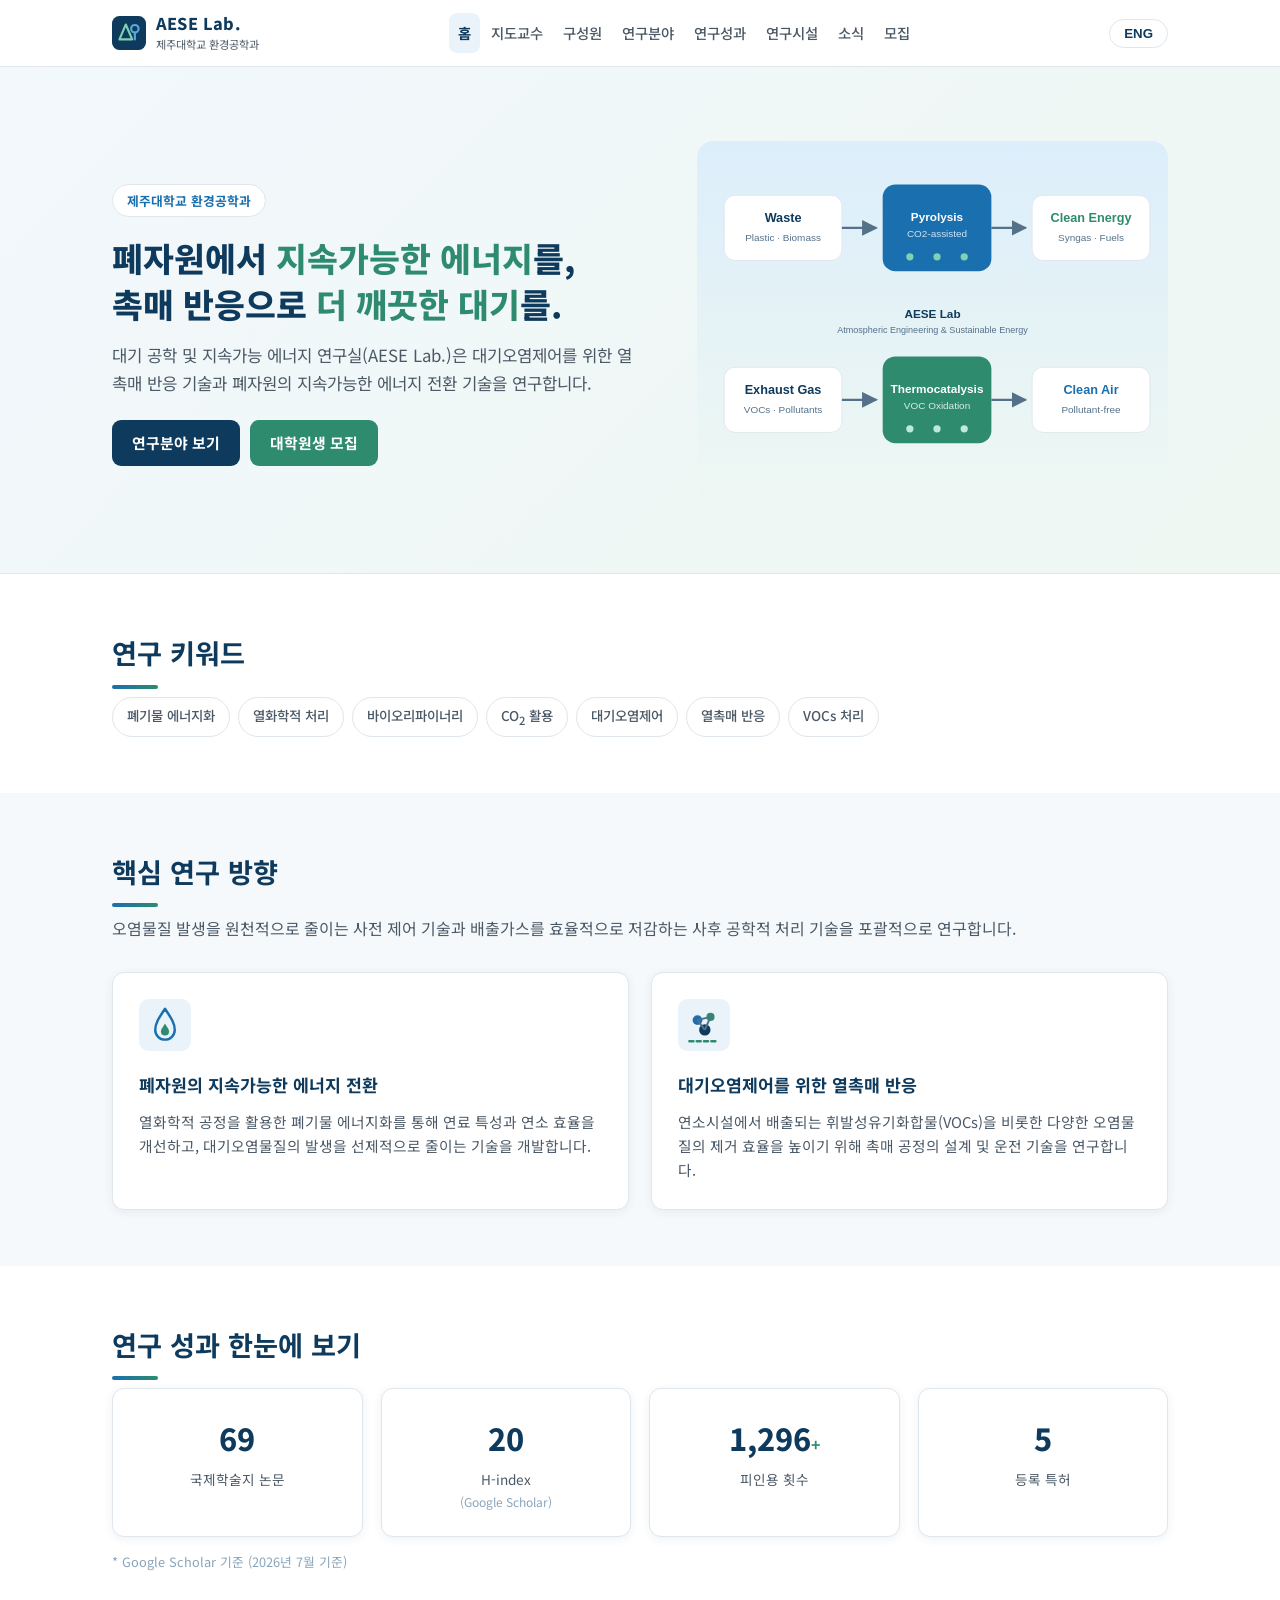
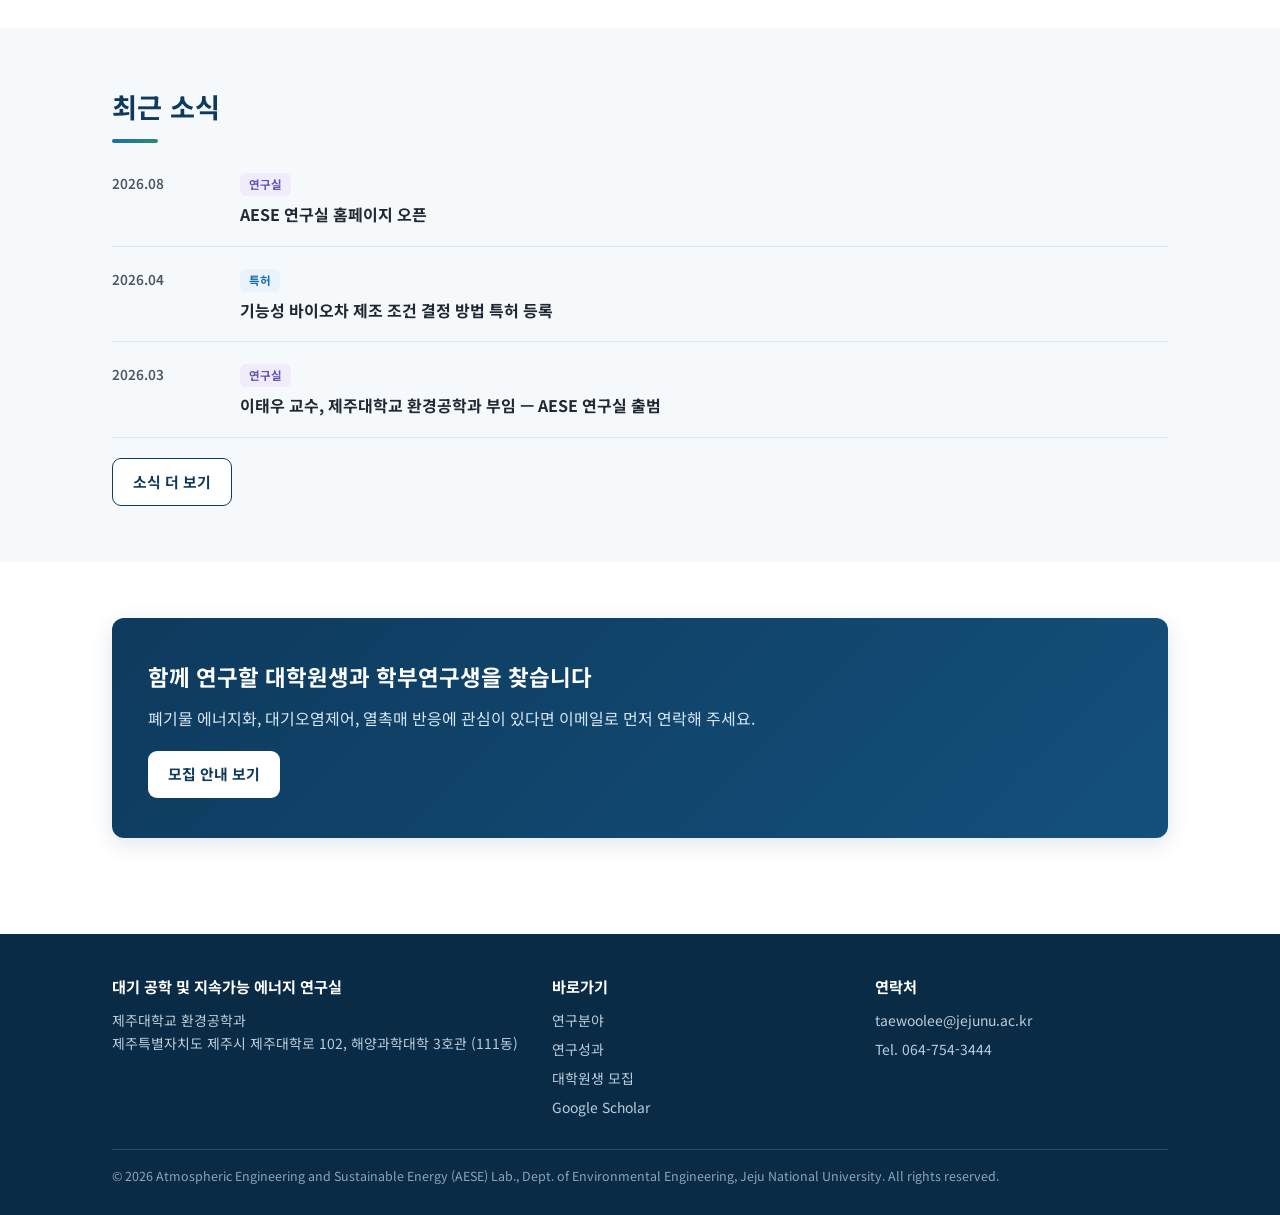
==== commit ac4ab92e: "Update index.html" ====
--- a/index.html
+++ b/index.html
@@ -40,16 +40,17 @@
   </div>
 </header>
 
+<style>.m-br{display:none;}@media (max-width:600px){.hero h1{font-size:clamp(1.05rem,5.2vw,1.6rem) !important;word-break:keep-all;}.m-br{display:inline;}.hero .tagline{text-align:justify;}.hero-badge{line-height:1.5;}}</style>
 <div class="hero">
   <div class="container hero-grid">
     <div>
-      <span class="hero-badge"><span class="ko">제주대학교 환경공학과</span><span class="en">Dept. of Environmental Engineering, Jeju National University</span></span>
+      <span class="hero-badge"><span class="ko">제주대학교 환경공학과</span><span class="en">Dept. of Environmental Engineering,<br class="m-br">Jeju National University</span></span>
       <h1>
         <span class="ko">폐자원에서 <span class="accent">지속가능한 에너지</span>를,<br>촉매 반응으로 <span class="accent">더 깨끗한 대기</span>를.</span>
-        <span class="en"><span class="accent">Sustainable Energy</span> from Waste,<br><span class="accent">Cleaner Air</span> through Catalysis.</span>
+        <span class="en"><span style="white-space:nowrap;"><span class="accent">Sustainable Energy</span> from Waste,</span><br><span style="white-space:nowrap;"><span class="accent">Cleaner Air</span> through Catalysis.</span></span>
       </h1>
       <p class="tagline">
-        <span class="ko">대기 공학 및 지속가능 에너지 연구실(AESE Lab)은 대기오염제어를 위한 열촉매 반응 기술과 폐자원의 지속가능한 에너지 전환 기술을 연구합니다.</span>
+        <span class="ko">대기 공학 및 지속가능 에너지 연구실(AESE Lab.)은 대기오염제어를 위한 열촉매 반응 기술과 폐자원의 지속가능한 에너지 전환 기술을 연구합니다.</span>
         <span class="en">Atmospheric Engineering and Sustainable Energy (AESE) Lab. develops thermocatalytic technologies for air pollution control and thermochemical conversion of waste into sustainable energy.</span>
       </p>
       <div class="btn-row">
--- a/styles.css
+++ b/styles.css
@@ -561,7 +561,7 @@
 }
 @media (max-width: 600px) {
   .grid-2, .grid-3, .grid-4, .stats, footer .foot-grid, .grid-2.loc-grid { grid-template-columns: 1fr; }
-  .hero h1 { font-size: 1.6rem; }
+  .hero h1 { font-size: clamp(1.05rem, 5.2vw, 1.6rem); word-break: keep-all; }
   .pub-item { grid-template-columns: 1fr; }
   .pub-item .pub-no { display: none; }
   .news-item { grid-template-columns: 1fr; gap: 4px; }
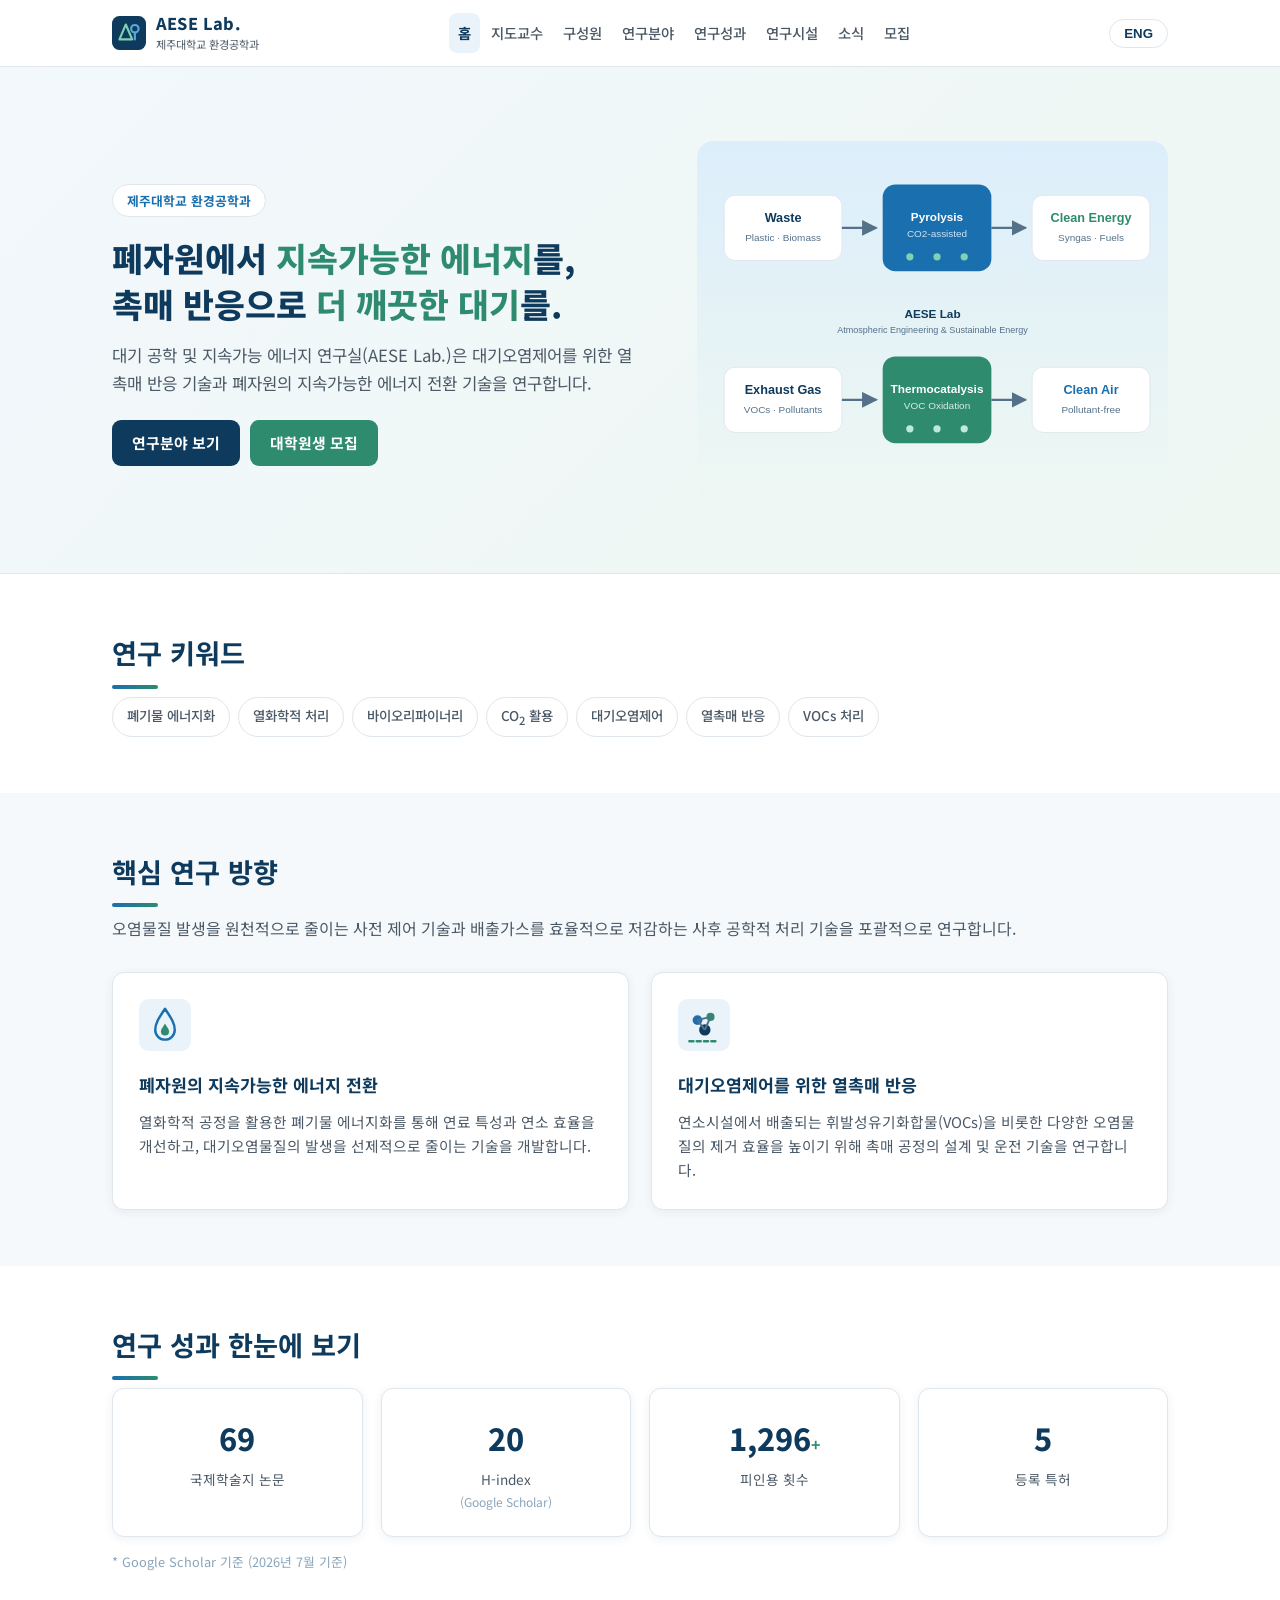
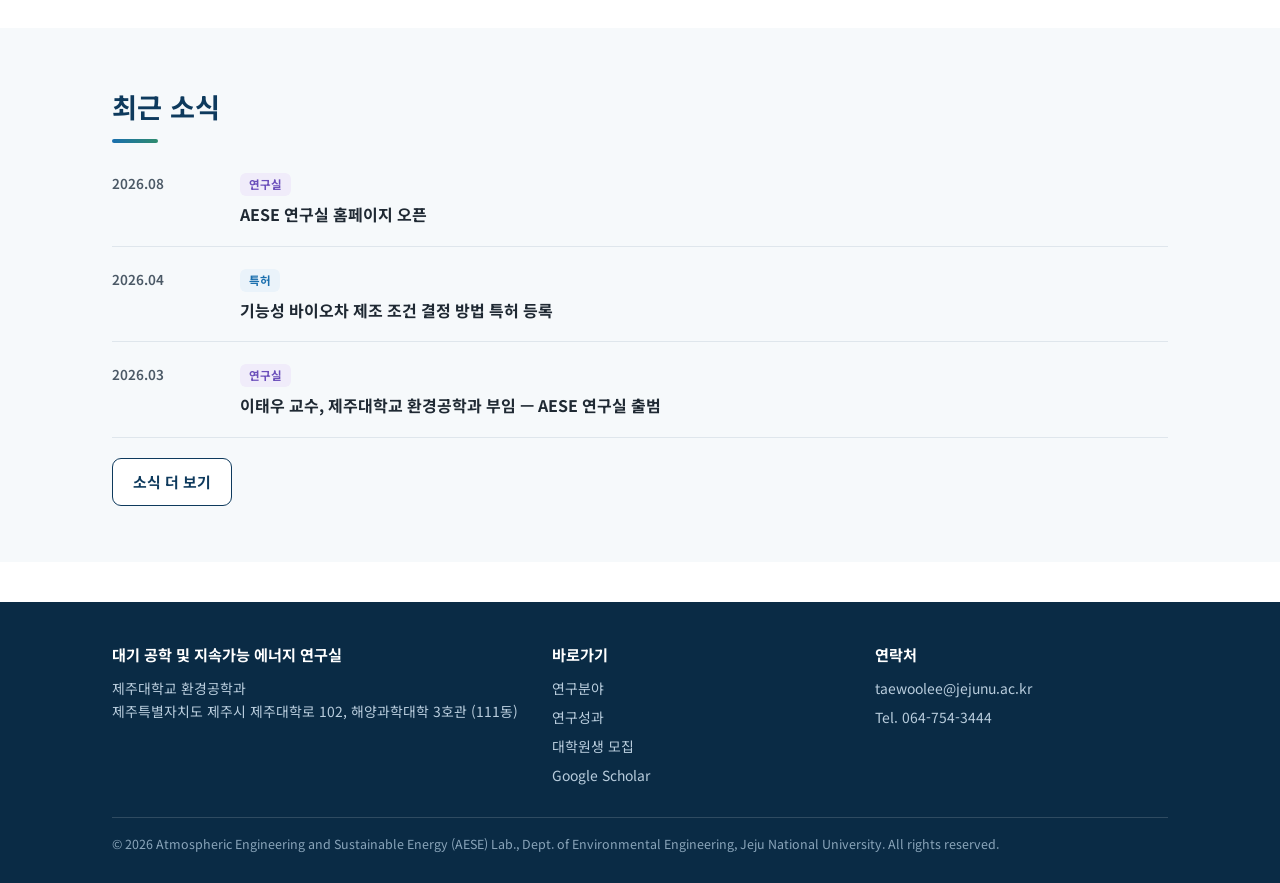
==== commit aa34aa30: "Add files via upload" ====
--- a/index.html
+++ b/index.html
@@ -149,16 +149,6 @@
   </div>
 </section>
 
-<section>
-  <div class="container">
-    <div class="join-highlight">
-      <h3><span class="ko">함께 연구할 대학원생과 학부연구생을 찾습니다</span><span class="en">We are looking for motivated graduate and undergraduate students</span></h3>
-      <p><span class="ko">폐기물 에너지화, 대기오염제어, 열촉매 반응에 관심이 있다면 이메일로 먼저 연락해 주세요.</span>
-      <span class="en">If you are interested in waste-to-energy, air pollution control, or thermocatalysis, please email us in advance.</span></p>
-      <a class="btn" href="join.html"><span class="ko">모집 안내 보기</span><span class="en">Learn More</span></a>
-    </div>
-  </div>
-</section>
 <footer class="site-footer">
   <div class="container">
     <div class="foot-grid">
